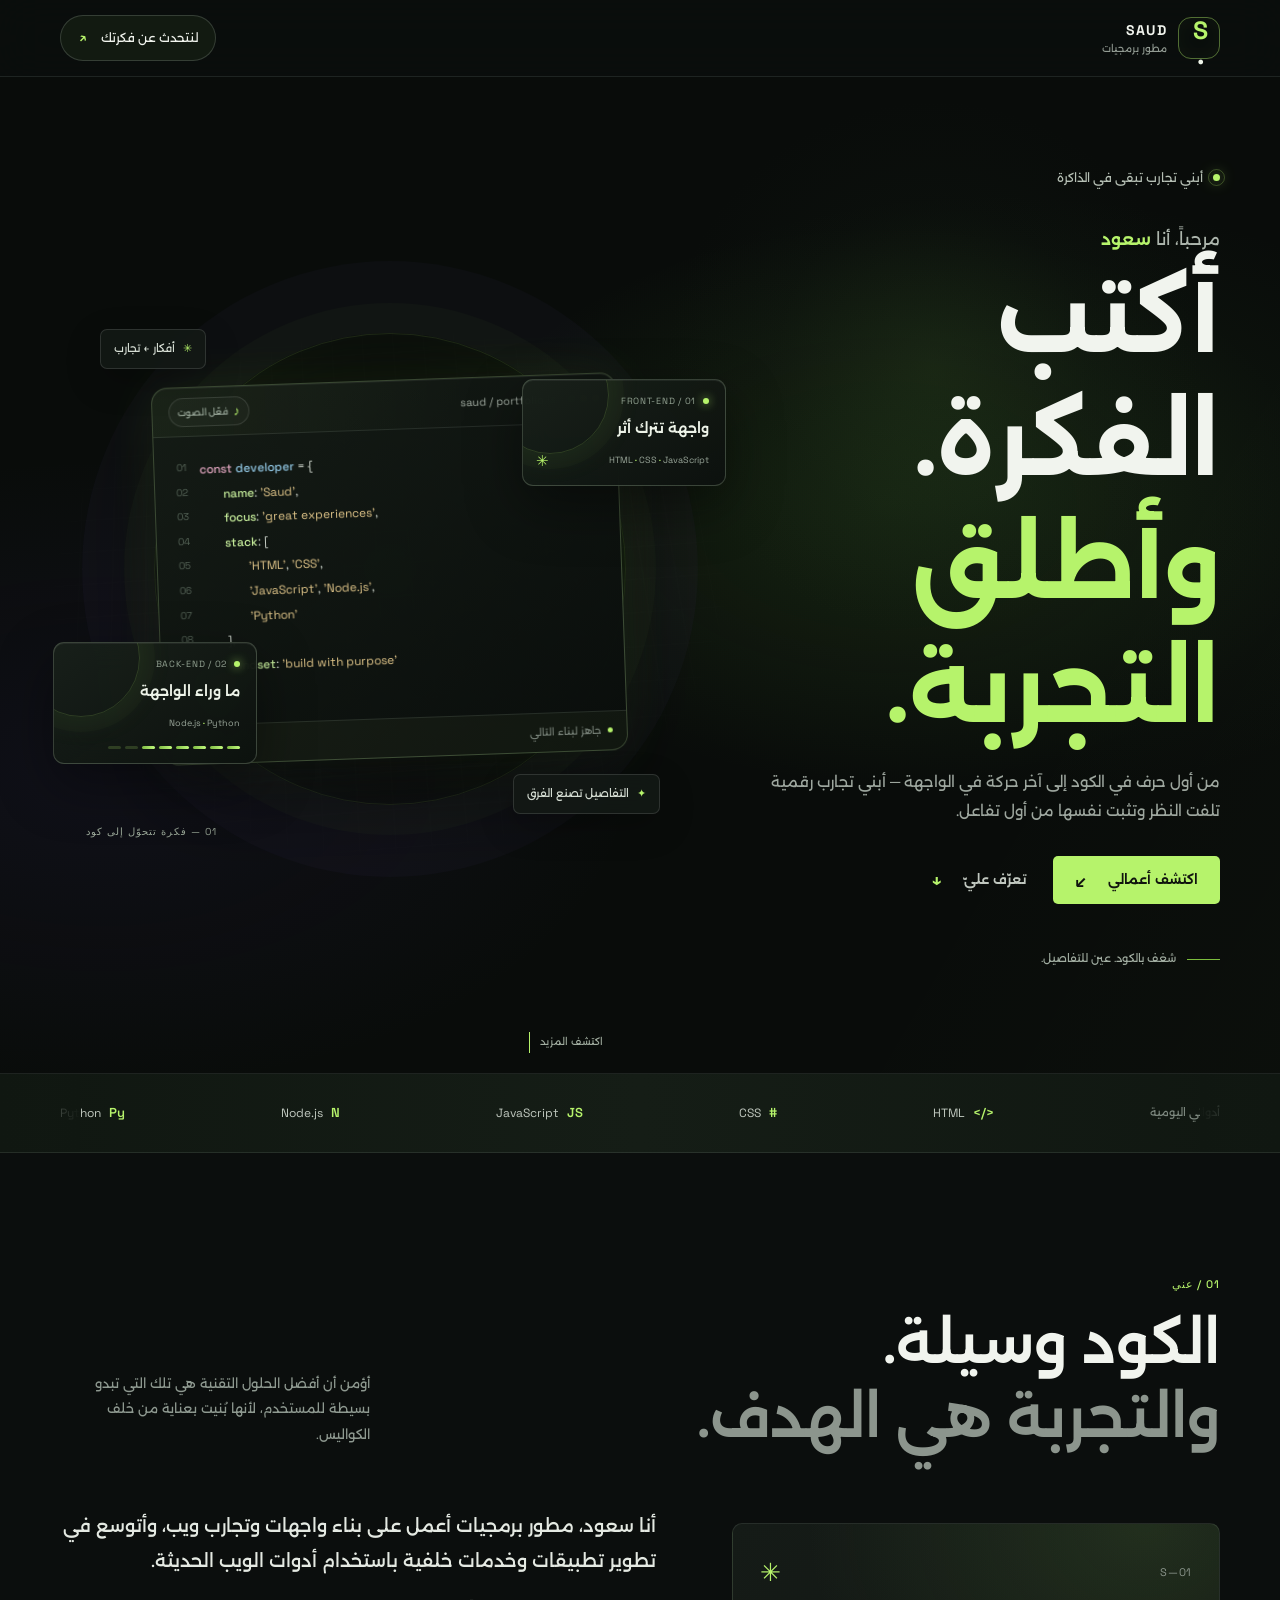
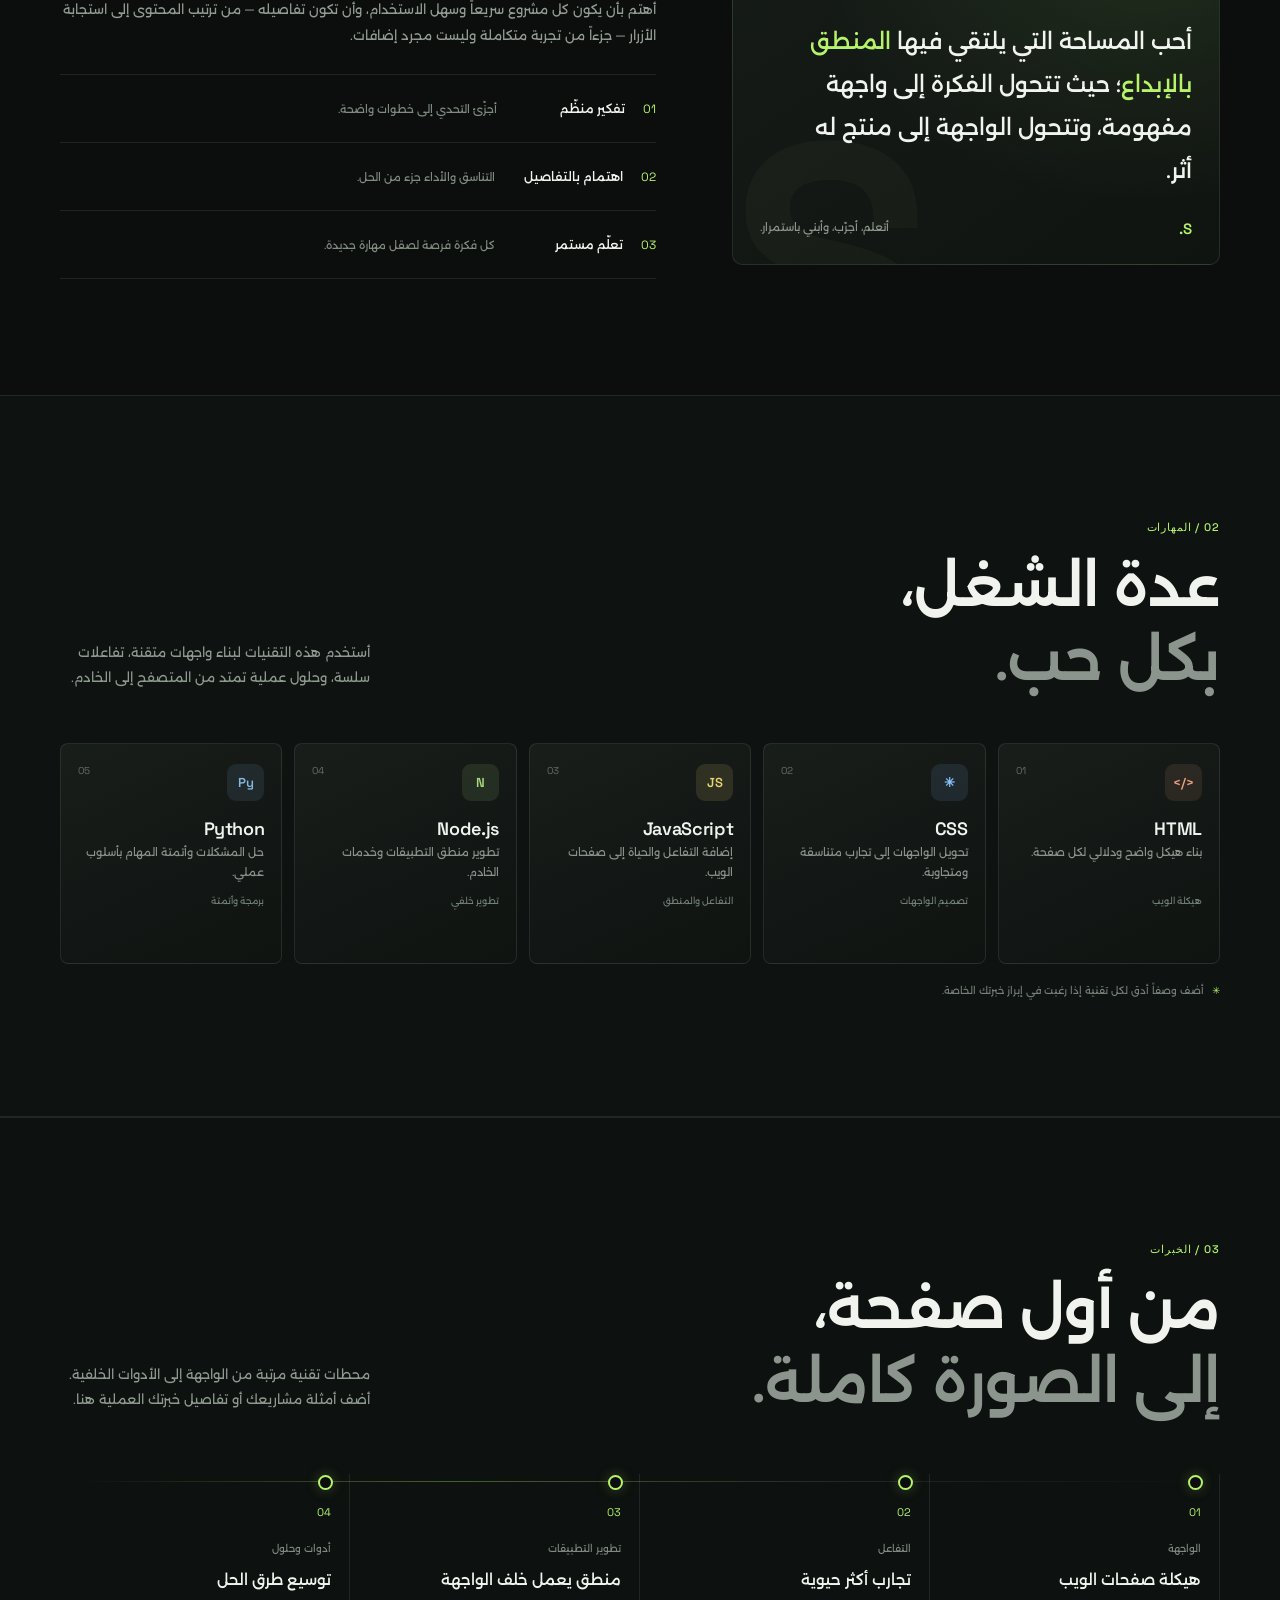
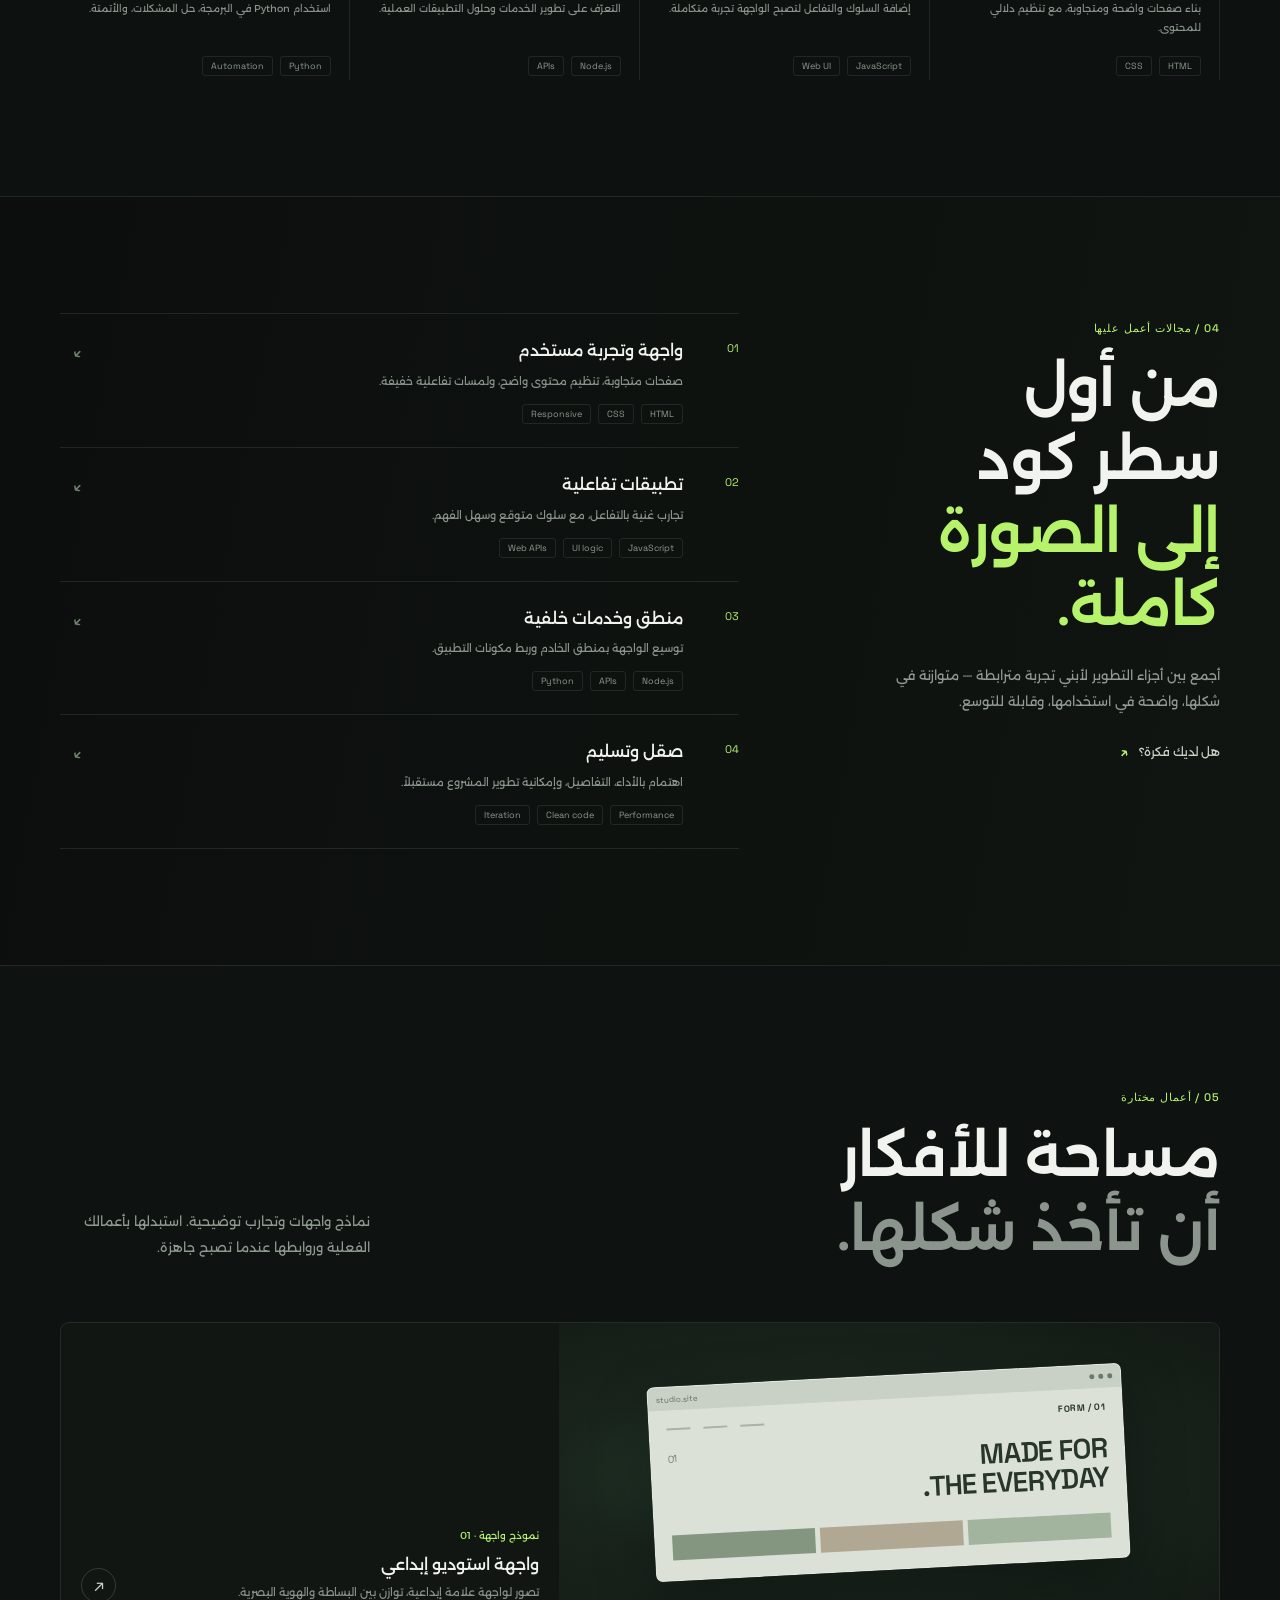
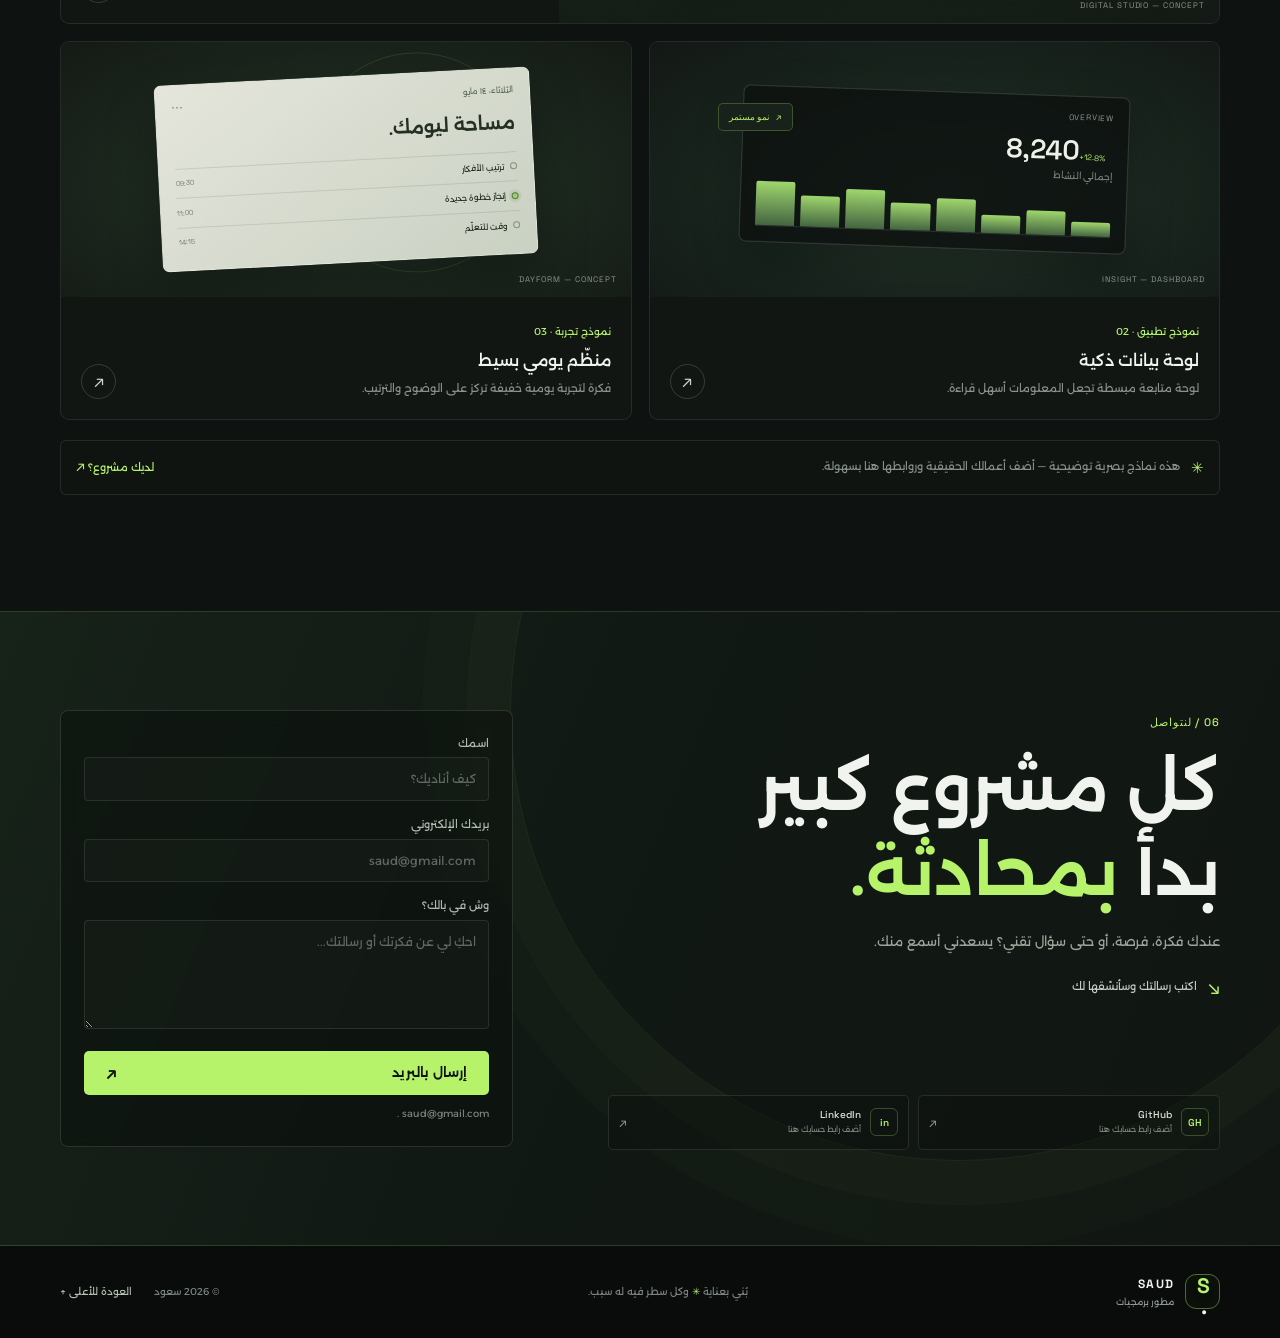
==== index.html @ 0cec0a97 "Update and rename index 4.html to index.html" ====
<!doctype html>
<html lang="ar" dir="rtl">
<head>
  <meta charset="utf-8">
  <meta name="viewport" content="width=device-width, initial-scale=1">
  <meta name="theme-color" content="#0b0e0d">
  <meta name="description" content="الموقع الشخصي لسعود — مطوّر برمجيات يهتم ببناء تجارب ويب أنيقة وعملية.">
  <meta property="og:title" content="Saud — مطوّر برمجيات">
  <meta property="og:description" content="أفكار واضحة. تجارب رقمية تُتقن تفاصيلها.">
  <meta property="og:type" content="website">
  <title>Saud — مطوّر برمجيات</title>
  <link rel="preconnect" href="https://fonts.googleapis.com">
  <link rel="preconnect" href="https://fonts.gstatic.com" crossorigin>
  <link href="https://fonts.googleapis.com/css2?family=Alexandria:wght@400;500;600;700&family=Space+Grotesk:wght@400;500;600;700&display=swap" rel="stylesheet">
  <link rel="stylesheet" href="/styles.css">
</head>
<body>
  <a class="skip-link" href="#main">تجاوز إلى المحتوى</a>

  <div class="loader" aria-hidden="true">
    <div class="loader__content">
      <span class="brand-mark brand-mark--loader" aria-hidden="true">S<span>.</span></span>
      <p class="loader__name">SAUD<span> / PORTFOLIO</span></p>
      <div class="loader__track"><span></span></div>
      <div class="loader__meta"><span>تجربة رقمية قيد التشكّل</span><span>جاهز</span></div>
    </div>
    <span class="loader__orbit loader__orbit--one" aria-hidden="true"></span>
    <span class="loader__orbit loader__orbit--two" aria-hidden="true"></span>
  </div>

  <div class="scroll-progress" aria-hidden="true"><span id="scroll-progress"></span></div>

  <header class="site-header" id="top">
    <div class="container header-inner">
      <a class="brand" href="#top" aria-label="Saud، الصفحة الرئيسية">
        <span class="brand-mark" aria-hidden="true">S<span>.</span></span>
        <span class="brand-copy"><strong>SAUD</strong><small>مطور برمجيات</small></span>
      </a>
      <a class="header-cta" href="#contact"><span>لنتحدث عن فكرتك</span><span class="arrow-icon" aria-hidden="true">↗</span></a>
    </div>
  </header>

  <main id="main">
    <section class="hero section-shell" aria-labelledby="hero-title">
      <div class="hero__glow" aria-hidden="true"></div>
      <div class="container hero__layout">
        <div class="hero__copy">
          <div class="eyebrow"><span class="status-dot"></span><span>أبني تجارب تبقى في الذاكرة</span></div>
          <p class="hero__intro">مرحباً، أنا <span class="hero__name">سعود</span></p>
          <h1 id="hero-title">أكتب الفكرة.<br><span class="accent-text">وأطلق التجربة.</span></h1>
          <p class="hero__description">من أول حرف في الكود إلى آخر حركة في الواجهة — أبني تجارب رقمية تلفت النظر وتثبت نفسها من أول تفاعل.</p>
          <div class="hero__actions">
            <a class="button button--primary" href="#work">اكتشف أعمالي <span aria-hidden="true">↙</span></a>
            <a class="button button--quiet" href="#about">تعرّف عليّ <span aria-hidden="true">↓</span></a>
          </div>
          <div class="hero__signature"><span class="signature-line"></span><span>شغف بالكود. عين للتفاصيل.</span></div>
        </div>

        <div class="hero__visual" aria-label="لوحة برمجية تجسد بيئة التطوير">
          <div class="visual-grid" aria-hidden="true"></div>
          <div class="floating-chip floating-chip--top"><span class="chip-spark">✳</span> أفكار ← تجارب</div>
          <aside class="experience-float experience-float--right" aria-label="خبرة في واجهات وتجارب المستخدم">
            <span class="experience-float__top"><i></i> 01 / FRONT-END</span>
            <strong>واجهة تترك أثر</strong>
            <span class="experience-float__detail">HTML <b>·</b> CSS <b>·</b> JavaScript</span>
            <span class="experience-float__spark" aria-hidden="true">✳</span>
          </aside>
          <div class="code-window">
            <div class="code-window__topbar"><div class="window-dots"><i></i><i></i><i></i></div><span>saud / portfolio.js</span><button class="sound-toggle" id="sound-toggle" type="button" aria-pressed="false" aria-label="تفعيل صوت كتابة الكود"><span aria-hidden="true">♪</span><span id="sound-label">فعّل الصوت</span></button></div>
            <div class="code-window__body" dir="ltr" aria-label="مثال برمجي">
              <div class="code-line"><span class="line-no">01</span><span><b class="code-pink">const</b> <b class="code-blue">developer</b> = {</span></div>
              <div class="code-line"><span class="line-no">02</span><span class="indent"><b class="code-green">name</b>: <em>'Saud'</em>,</span></div>
              <div class="code-line"><span class="line-no">03</span><span class="indent"><b class="code-green">focus</b>: <em>'great experiences'</em>,</span></div>
              <div class="code-line"><span class="line-no">04</span><span class="indent"><b class="code-green">stack</b>: [</span></div>
              <div class="code-line"><span class="line-no">05</span><span class="indent indent--2"><em>'HTML'</em>, <em>'CSS'</em>,</span></div>
              <div class="code-line"><span class="line-no">06</span><span class="indent indent--2"><em>'JavaScript'</em>, <em>'Node.js'</em>,</span></div>
              <div class="code-line"><span class="line-no">07</span><span class="indent indent--2"><em>'Python'</em></span></div>
              <div class="code-line"><span class="line-no">08</span><span class="indent">],</span></div>
              <div class="code-line"><span class="line-no">09</span><span class="indent"><b class="code-green">mindset</b>: <em>'build with purpose'</em></span></div>
              <div class="code-line"><span class="line-no">10</span><span>};<span class="cursor-block"></span></span></div>
            </div>
            <div class="code-window__footer"><span><i></i> جاهز لبناء التالي</span><span>UTF-8&nbsp; · &nbsp;JS</span></div>
          </div>
          <aside class="experience-float experience-float--left" aria-label="خبرة في الخدمات الخلفية والبرمجة">
            <span class="experience-float__top"><i></i> 02 / BACK-END</span>
            <strong>ما وراء الواجهة</strong>
            <span class="experience-float__detail">Node.js <b>·</b> Python</span>
            <span class="experience-float__meter"><i></i><i></i><i></i><i></i><i></i><i></i><i></i><i></i></span>
          </aside>
          <div class="floating-chip floating-chip--bottom"><span>✦</span> التفاصيل تصنع الفرق</div>
          <span class="hero__visual-caption">01 — فكرة تتحوّل إلى كود</span>
        </div>
      </div>
      <a class="scroll-cue" href="#about"><span>اكتشف المزيد</span><i aria-hidden="true"></i></a>
    </section>

    <section class="stack-ribbon" aria-label="التقنيات التي أعمل بها">
      <div class="container stack-ribbon__inner">
        <span class="stack-ribbon__label">أدواتي اليومية</span>
        <span class="stack-pill"><b class="stack-pill__symbol">&lt;/&gt;</b> HTML</span>
        <span class="stack-pill"><b class="stack-pill__symbol">#</b> CSS</span>
        <span class="stack-pill"><b class="stack-pill__symbol">JS</b> JavaScript</span>
        <span class="stack-pill"><b class="stack-pill__symbol">N</b> Node.js</span>
        <span class="stack-pill"><b class="stack-pill__symbol">Py</b> Python</span>
      </div>
    </section>

    <section class="section section--about" id="about" aria-labelledby="about-title">
      <div class="container">
        <div class="section-heading reveal">
          <div><span class="section-kicker">01 / عني</span><h2 id="about-title">الكود وسيلة.<br><span class="muted-heading">والتجربة هي الهدف.</span></h2></div>
          <p class="section-heading__aside">أؤمن أن أفضل الحلول التقنية هي تلك التي تبدو بسيطة للمستخدم، لأنها بُنيت بعناية من خلف الكواليس.</p>
        </div>
        <div class="about-layout">
          <div class="about-note reveal">
            <div class="about-note__top"><span class="note-index">S—01</span><span class="note-symbol" aria-hidden="true">✳</span></div>
            <p>أحب المساحة التي يلتقي فيها <span>المنطق بالإبداع</span>؛ حيث تتحول الفكرة إلى واجهة مفهومة، وتتحول الواجهة إلى منتج له أثر.</p>
            <div class="about-note__bottom"><span class="mini-mark">S.</span><span>أتعلم، أجرّب، وأبني باستمرار.</span></div>
          </div>
          <div class="about-details reveal">
            <p class="about-details__lead">أنا سعود، مطور برمجيات أعمل على بناء واجهات وتجارب ويب، وأتوسع في تطوير تطبيقات وخدمات خلفية باستخدام أدوات الويب الحديثة.</p>
            <p class="about-details__text">أهتم بأن يكون كل مشروع سريعاً وسهل الاستخدام، وأن تكون تفاصيله — من ترتيب المحتوى إلى استجابة الأزرار — جزءاً من تجربة متكاملة وليست مجرد إضافات.</p>
            <div class="about-values">
              <div class="value-item"><span class="value-item__num">01</span><div><strong>تفكير منظّم</strong><small>أجزّئ التحدي إلى خطوات واضحة.</small></div></div>
              <div class="value-item"><span class="value-item__num">02</span><div><strong>اهتمام بالتفاصيل</strong><small>التناسق والأداء جزء من الحل.</small></div></div>
              <div class="value-item"><span class="value-item__num">03</span><div><strong>تعلّم مستمر</strong><small>كل فكرة فرصة لصقل مهارة جديدة.</small></div></div>
            </div>
          </div>
        </div>
      </div>
    </section>

    <section class="section section--skills" id="skills" aria-labelledby="skills-title">
      <div class="container">
        <div class="section-heading section-heading--skills reveal">
          <div><span class="section-kicker">02 / المهارات</span><h2 id="skills-title">عدة الشغل،<br><span class="muted-heading">بكل حب.</span></h2></div>
          <p class="section-heading__aside">أستخدم هذه التقنيات لبناء واجهات متقنة، تفاعلات سلسة، وحلول عملية تمتد من المتصفح إلى الخادم.</p>
        </div>
        <div class="skills-grid">
          <article class="skill-card reveal"><div class="skill-card__head"><span class="skill-icon skill-icon--html">&lt;/&gt;</span><span class="skill-card__index">01</span></div><h3>HTML</h3><p>بناء هيكل واضح ودلالي لكل صفحة.</p><span class="skill-label">هيكلة الويب</span></article>
          <article class="skill-card reveal"><div class="skill-card__head"><span class="skill-icon skill-icon--css">✳</span><span class="skill-card__index">02</span></div><h3>CSS</h3><p>تحويل الواجهات إلى تجارب متناسقة ومتجاوبة.</p><span class="skill-label">تصميم الواجهات</span></article>
          <article class="skill-card reveal"><div class="skill-card__head"><span class="skill-icon skill-icon--js">JS</span><span class="skill-card__index">03</span></div><h3>JavaScript</h3><p>إضافة التفاعل والحياة إلى صفحات الويب.</p><span class="skill-label">التفاعل والمنطق</span></article>
          <article class="skill-card reveal"><div class="skill-card__head"><span class="skill-icon skill-icon--node">N</span><span class="skill-card__index">04</span></div><h3>Node.js</h3><p>تطوير منطق التطبيقات وخدمات الخادم.</p><span class="skill-label">تطوير خلفي</span></article>
          <article class="skill-card reveal"><div class="skill-card__head"><span class="skill-icon skill-icon--python">Py</span><span class="skill-card__index">05</span></div><h3>Python</h3><p>حل المشكلات وأتمتة المهام بأسلوب عملي.</p><span class="skill-label">برمجة وأتمتة</span></article>
        </div>
        <p class="skills-footnote"><span aria-hidden="true">✳</span> أضف وصفاً أدق لكل تقنية إذا رغبت في إبراز خبرتك الخاصة.</p>
      </div>
    </section>

    <section class="section section--experience" id="experience" aria-labelledby="experience-title">
      <div class="container">
        <div class="section-heading reveal">
          <div><span class="section-kicker">03 / الخبرات</span><h2 id="experience-title">من أول صفحة،<br><span class="muted-heading">إلى الصورة كاملة.</span></h2></div>
          <p class="section-heading__aside">محطات تقنية مرتبة من الواجهة إلى الأدوات الخلفية. أضف أمثلة مشاريعك أو تفاصيل خبرتك العملية هنا.</p>
        </div>
        <div class="experience-timeline">
          <article class="experience-step reveal"><span class="experience-step__index">01</span><span class="experience-step__type">الواجهة</span><h3>هيكلة صفحات الويب</h3><p>بناء صفحات واضحة ومتجاوبة، مع تنظيم دلالي للمحتوى.</p><div class="tag-row"><span>HTML</span><span>CSS</span></div></article>
          <article class="experience-step reveal"><span class="experience-step__index">02</span><span class="experience-step__type">التفاعل</span><h3>تجارب أكثر حيوية</h3><p>إضافة السلوك والتفاعل لتصبح الواجهة تجربة متكاملة.</p><div class="tag-row"><span>JavaScript</span><span>Web UI</span></div></article>
          <article class="experience-step reveal"><span class="experience-step__index">03</span><span class="experience-step__type">تطوير التطبيقات</span><h3>منطق يعمل خلف الواجهة</h3><p>التعرّف على تطوير الخدمات وحلول التطبيقات العملية.</p><div class="tag-row"><span>Node.js</span><span>APIs</span></div></article>
          <article class="experience-step reveal"><span class="experience-step__index">04</span><span class="experience-step__type">أدوات وحلول</span><h3>توسيع طرق الحل</h3><p>استخدام Python في البرمجة، حل المشكلات، والأتمتة.</p><div class="tag-row"><span>Python</span><span>Automation</span></div></article>
        </div>
      </div>
    </section>

    <section class="section section--journey" id="journey" aria-labelledby="journey-title">
      <div class="container journey-layout">
        <div class="journey-intro reveal"><span class="section-kicker">04 / مجالات أعمل عليها</span><h2 id="journey-title">من أول<br>سطر كود<br><span class="accent-text">إلى الصورة كاملة.</span></h2><p>أجمع بين أجزاء التطوير لأبني تجربة مترابطة — متوازنة في شكلها، واضحة في استخدامها، وقابلة للتوسع.</p><a class="text-link" href="#contact">هل لديك فكرة؟ <span aria-hidden="true">↗</span></a></div>
        <div class="journey-list">
          <article class="journey-item reveal"><span class="journey-item__index">01</span><div><h3>واجهة وتجربة مستخدم</h3><p>صفحات متجاوبة، تنظيم محتوى واضح، ولمسات تفاعلية خفيفة.</p><div class="tag-row"><span>HTML</span><span>CSS</span><span>Responsive</span></div></div><span class="journey-item__arrow" aria-hidden="true">↙</span></article>
          <article class="journey-item reveal"><span class="journey-item__index">02</span><div><h3>تطبيقات تفاعلية</h3><p>تجارب غنية بالتفاعل، مع سلوك متوقع وسهل الفهم.</p><div class="tag-row"><span>JavaScript</span><span>UI logic</span><span>Web APIs</span></div></div><span class="journey-item__arrow" aria-hidden="true">↙</span></article>
          <article class="journey-item reveal"><span class="journey-item__index">03</span><div><h3>منطق وخدمات خلفية</h3><p>توسيع الواجهة بمنطق الخادم وربط مكونات التطبيق.</p><div class="tag-row"><span>Node.js</span><span>APIs</span><span>Python</span></div></div><span class="journey-item__arrow" aria-hidden="true">↙</span></article>
          <article class="journey-item reveal"><span class="journey-item__index">04</span><div><h3>صقل وتسليم</h3><p>اهتمام بالأداء، التفاصيل، وإمكانية تطوير المشروع مستقبلاً.</p><div class="tag-row"><span>Performance</span><span>Clean code</span><span>Iteration</span></div></div><span class="journey-item__arrow" aria-hidden="true">↙</span></article>
        </div>
      </div>
    </section>

    <section class="section section--work" id="work" aria-labelledby="work-title">
      <div class="container">
        <div class="section-heading reveal">
          <div><span class="section-kicker">05 / أعمال مختارة</span><h2 id="work-title">مساحة للأفكار<br><span class="muted-heading">أن تأخذ شكلها.</span></h2></div>
          <p class="section-heading__aside">نماذج واجهات وتجارب توضيحية. استبدلها بأعمالك الفعلية وروابطها عندما تصبح جاهزة.</p>
        </div>
        <div class="projects-grid">
          <article class="project-card project-card--wide reveal" data-category="interface">
            <div class="project-art project-art--studio">
              <div class="art-browser"><div class="art-browser__bar"><span></span><span></span><span></span><i>studio.site</i></div><div class="art-browser__content"><div class="art-browser__menu"><b>FORM / 01</b><span></span><span></span><span></span></div><div class="art-browser__hero"><span>MADE FOR<br>THE EVERYDAY.</span><i>01</i></div><div class="art-browser__tiles"><span></span><span></span><span></span></div></div></div>
              <span class="project-art__label">DIGITAL STUDIO — CONCEPT</span>
            </div>
            <div class="project-info"><div><span class="project-type">نموذج واجهة · 01</span><h3>واجهة استوديو إبداعي</h3><p>تصور لواجهة علامة إبداعية، توازن بين البساطة والهوية البصرية.</p></div><details class="project-details"><summary class="project-open" aria-label="عرض تفاصيل واجهة استوديو إبداعي">↗</summary><div class="project-details__content"><p>تصور تجريبي لصفحة رئيسية لاستوديو إبداعي، يركز على وضوح الرسالة وإيقاع بصري هادئ.</p><div class="modal-stack"><span>HTML</span><span>CSS</span><span>JavaScript</span></div></div></details></div>
          </article>
          <article class="project-card reveal" data-category="app">
            <div class="project-art project-art--dashboard"><div class="dash-card"><div class="dash-top"><span>OVERVIEW</span><i>···</i></div><div class="dash-value">8,240<span>+12.8%</span></div><div class="dash-caption">إجمالي النشاط</div><div class="chart-bars"><i style="--bar:32%"></i><i style="--bar:54%"></i><i style="--bar:42%"></i><i style="--bar:76%"></i><i style="--bar:61%"></i><i style="--bar:90%"></i><i style="--bar:70%"></i><i style="--bar:100%"></i></div></div><div class="dash-float">↗ &nbsp; نمو مستمر</div><span class="project-art__label">INSIGHT — DASHBOARD</span></div>
            <div class="project-info"><div><span class="project-type">نموذج تطبيق · 02</span><h3>لوحة بيانات ذكية</h3><p>لوحة متابعة مبسطة تجعل المعلومات أسهل قراءة.</p></div><details class="project-details"><summary class="project-open" aria-label="عرض تفاصيل لوحة بيانات ذكية">↗</summary><div class="project-details__content"><p>تصور واجهة لوحة بيانات تبرز المعلومات المهمة بأسلوب بصري هادئ وقابل للقراءة.</p><div class="modal-stack"><span>JavaScript</span><span>CSS</span><span>Node.js</span></div></div></details></div>
          </article>
          <article class="project-card reveal" data-category="interface">
            <div class="project-art project-art--planner"><div class="planner-card"><div class="planner-date">الثلاثاء، ١٤ مايو <span>•••</span></div><h4>مساحة ليومك.</h4><div class="planner-task"><i></i><span>ترتيب الأفكار</span><b>09:30</b></div><div class="planner-task planner-task--active"><i></i><span>إنجاز خطوة جديدة</span><b>11:00</b></div><div class="planner-task"><i></i><span>وقت للتعلّم</span><b>14:15</b></div></div><span class="planner-orbit"></span><span class="project-art__label">DAYFORM — CONCEPT</span></div>
            <div class="project-info"><div><span class="project-type">نموذج تجربة · 03</span><h3>منظّم يومي بسيط</h3><p>فكرة لتجربة يومية خفيفة تركز على الوضوح والترتيب.</p></div><details class="project-details"><summary class="project-open" aria-label="عرض تفاصيل منظّم يومي بسيط">↗</summary><div class="project-details__content"><p>مفهوم أولي لأداة يومية صغيرة، حيث تعرض المهام بترتيب واضح وتترك مساحة للتركيز.</p><div class="modal-stack"><span>HTML</span><span>JavaScript</span><span>Python</span></div></div></details></div>
          </article>
        </div>
        <div class="projects-note reveal"><span class="projects-note__spark">✳</span><p>هذه نماذج بصرية توضيحية — أضف أعمالك الحقيقية وروابطها هنا بسهولة.</p><a href="#contact">لديك مشروع؟ <span aria-hidden="true">↗</span></a></div>
      </div>
    </section>

    <section class="contact-section" id="contact" aria-labelledby="contact-title">
      <div class="contact-pattern" aria-hidden="true"></div>
      <div class="container contact-layout">
        <div class="contact-copy reveal"><span class="section-kicker">06 / لنتواصل</span><h2 id="contact-title">كل مشروع كبير<br>بدأ <span>بمحادثة.</span></h2><p>عندك فكرة، فرصة، أو حتى سؤال تقني؟ يسعدني أسمع منك.</p><div class="contact-direct"><span class="contact-direct__icon" aria-hidden="true">↘</span><span>اكتب رسالتك وسأنسّقها لك</span></div></div>
        <div class="contact-profiles" aria-label="حسابات مهنية قابلة للإضافة">
          <div class="contact-profile"><span class="contact-profile__icon">GH</span><span><strong>GitHub</strong><small>أضف رابط حسابك هنا</small></span><span class="contact-profile__arrow" aria-hidden="true">↗</span></div>
          <div class="contact-profile"><span class="contact-profile__icon">in</span><span><strong>LinkedIn</strong><small>أضف رابط حسابك هنا</small></span><span class="contact-profile__arrow" aria-hidden="true">↗</span></div>
        </div>
        <form class="contact-form reveal" action="mailto:saud@example.com" method="post" enctype="text/plain">
          <label for="sender-name">اسمك</label><input id="sender-name" name="name" type="text" placeholder="كيف أناديك؟" autocomplete="name" required>
          <label for="sender-email">بريدك الإلكتروني</label><input id="sender-email" name="email" type="email" placeholder="saud@gmail.com" autocomplete="email" required>
          <label for="sender-message">وش في بالك؟</label><textarea id="sender-message" name="message" rows="4" placeholder="احكِ لي عن فكرتك أو رسالتك..." required></textarea>
          <button class="button button--primary contact-submit" type="submit">إرسال بالبريد <span aria-hidden="true">↗</span></button>
          <p class="form-note"> saud@gmail.com .</p>
        </form>
      </div>
    </section>
  </main>

  <footer class="site-footer">
    <div class="container footer-inner"><a class="brand brand--footer" href="#top"><span class="brand-mark" aria-hidden="true">S<span>.</span></span><span class="brand-copy"><strong>SAUD</strong><small>مطور برمجيات</small></span></a><p>بُني بعناية <span aria-hidden="true">✳</span> وكل سطر فيه له سبب.</p><div class="footer-right"><span>© 2026 سعود</span><a href="#top">العودة للأعلى ↑</a></div></div>
  </footer>

  <script>
    (() => {
      const button = document.querySelector('#sound-toggle');
      const label = document.querySelector('#sound-label');
      const editor = document.querySelector('.code-window');
      const lines = [...document.querySelectorAll('.code-line')];
      const AudioEngine = window.AudioContext || window.webkitAudioContext;
      let context;
      let enabled = false;
      let timers = [];

      function playKey(index) {
        if (!enabled || !context) return;
        const oscillator = context.createOscillator();
        const volume = context.createGain();
        const now = context.currentTime;
        oscillator.type = 'triangle';
        oscillator.frequency.setValueAtTime(760 + (index % 4) * 85, now);
        oscillator.frequency.exponentialRampToValueAtTime(430 + (index % 3) * 35, now + 0.035);
        volume.gain.setValueAtTime(0.0001, now);
        volume.gain.exponentialRampToValueAtTime(0.018, now + 0.004);
        volume.gain.exponentialRampToValueAtTime(0.0001, now + 0.045);
        oscillator.connect(volume);
        volume.connect(context.destination);
        oscillator.start(now);
        oscillator.stop(now + 0.05);
      }

      button?.addEventListener('click', async () => {
        enabled = !enabled;
        button.setAttribute('aria-pressed', String(enabled));
        button.setAttribute('aria-label', enabled ? 'إيقاف صوت كتابة الكود' : 'تفعيل صوت كتابة الكود');
        if (label) label.textContent = enabled ? 'الصوت يعمل' : 'صوت الكود';
        button.classList.toggle('is-on', enabled);
        timers.forEach(window.clearTimeout);
        timers = [];
        if (!enabled || !AudioEngine) return;

        context ||= new AudioEngine();
        await context.resume();
        editor?.classList.remove('is-retyping');
        void editor?.offsetWidth;
        editor?.classList.add('is-retyping');
        lines.forEach((line, index) => {
          timers.push(window.setTimeout(() => playKey(index), 140 + index * 205));
        });
      });
    })();
  </script>
</body>
</html>
---- styles.css ----
@charset "UTF-8";
:root{--bg:#0b0e0d;--surface:#111513;--surface-2:#171c19;--surface-3:#1c231f;--line:rgba(235,246,238,.095);--line-strong:rgba(235,246,238,.16);--text:#f1f4ee;--muted:#929b93;--muted-2:#68736b;--accent:#b6f36b;--accent-2:#7cbd3d;--green-dark:#1b2b1a;--white:#fff;--font:'Alexandria','Segoe UI',Tahoma,sans-serif;--latin:'Space Grotesk',Arial,sans-serif;--container:1160px;--radius:18px;--ease:cubic-bezier(.2,.75,.25,1)}
*{box-sizing:border-box}html{scroll-behavior:smooth;scroll-padding-top:92px}body{margin:0;background:var(--bg);color:var(--text);font-family:var(--font);font-size:15px;line-height:1.8;overflow-x:hidden;-webkit-font-smoothing:antialiased}body.is-loading{overflow:hidden}button,input,textarea{font:inherit}button,a{-webkit-tap-highlight-color:transparent}a{color:inherit;text-decoration:none}button{color:inherit}.container{width:min(var(--container),calc(100% - 64px));margin-inline:auto}.skip-link{position:fixed;top:10px;inset-inline-start:10px;z-index:1000;padding:9px 16px;border-radius:8px;background:var(--accent);color:#10130e;transform:translateY(-150%)}.skip-link:focus{transform:translateY(0)}.accent-text{color:var(--accent)}.muted-heading{color:#8c958d}.section-shell{position:relative;overflow:hidden}
/* loading */
.loader{position:fixed;inset:0;z-index:1000;display:grid;place-items:center;overflow:hidden;background:#0a0d0b;transition:opacity .65s var(--ease),visibility .65s var(--ease)}.loader.is-done{opacity:0;visibility:hidden;pointer-events:none}.loader__content{position:relative;z-index:2;width:min(300px,78vw);text-align:center}.brand-mark{display:grid;place-items:center;width:42px;height:42px;border:1px solid rgba(182,243,107,.42);border-radius:13px;color:var(--accent);font:700 25px/1 var(--latin);letter-spacing:-2px;box-shadow:inset 0 0 24px rgba(182,243,107,.04)}.brand-mark span{color:#eef4e9}.brand-mark--loader{width:72px;height:72px;margin:0 auto 23px;border-radius:24px;font-size:42px;animation:mark-breathe 1.4s ease-in-out infinite}.loader__name{margin:0 0 24px;font:600 12px var(--latin);letter-spacing:.16em;color:#e4eadf}.loader__name span{color:#748078;font-size:10px}.loader__track{height:2px;width:100%;overflow:hidden;background:rgba(255,255,255,.1)}.loader__track span{display:block;width:0;height:100%;background:var(--accent);box-shadow:0 0 14px var(--accent)}.loader__meta{display:flex;justify-content:space-between;margin-top:11px;color:#7b877e;font-size:11px}.loader__meta span:last-child{color:var(--accent);font-family:var(--latin)}.loader__orbit{position:absolute;width:480px;height:480px;border:1px solid rgba(182,243,107,.055);border-radius:50%;pointer-events:none}.loader__orbit--one{transform:translate(-32%,-35%)}.loader__orbit--two{width:650px;height:650px;transform:translate(35%,28%);border-color:rgba(182,243,107,.035)}@keyframes mark-breathe{50%{transform:translateY(-5px);box-shadow:0 0 42px rgba(182,243,107,.12)}}
.scroll-progress{position:fixed;z-index:120;inset:0 0 auto;height:2px;pointer-events:none}.scroll-progress span{display:block;height:100%;width:0;background:var(--accent);box-shadow:0 0 10px rgba(182,243,107,.5)}
/* header */
.site-header{position:sticky;top:0;z-index:100;border-bottom:1px solid transparent;background:rgba(11,14,13,.82);backdrop-filter:blur(18px);transition:border-color .25s,background .25s}.site-header.is-scrolled{border-color:var(--line);background:rgba(11,14,13,.94)}.header-inner{height:82px;display:flex;align-items:center;justify-content:space-between;gap:26px}.brand{display:inline-flex;align-items:center;gap:11px;flex-shrink:0}.brand-copy{display:grid;line-height:1.25}.brand-copy strong{font:700 14px var(--latin);letter-spacing:.1em}.brand-copy small{margin-top:4px;color:var(--muted);font-size:10px}.nav{display:flex;align-items:center;gap:34px;margin-inline-start:auto;margin-inline-end:auto}.nav__link{position:relative;padding:9px 0;color:#a7afa8;font-size:13px;transition:color .2s}.nav__link::after{content:"";position:absolute;inset:auto 0 2px;height:1px;background:var(--accent);transform:scaleX(0);transform-origin:right;transition:transform .3s var(--ease)}.nav__link:hover,.nav__link.is-active{color:var(--text)}.nav__link.is-active::after,.nav__link:hover::after{transform:scaleX(1)}.header-cta{display:flex;align-items:center;gap:13px;padding:9px 15px;border:1px solid var(--line-strong);border-radius:6px;font-size:12px;transition:border-color .2s,color .2s}.header-cta:hover{border-color:var(--accent);color:var(--accent)}.arrow-icon{color:var(--accent);font-size:16px}.menu-toggle{display:none}
/* hero */
.hero{min-height:690px;padding:77px 0 85px;display:flex;align-items:center;border-bottom:1px solid var(--line)}.hero__glow{position:absolute;top:2%;inset-inline-start:6%;width:540px;height:540px;border-radius:50%;background:radial-gradient(circle,rgba(66,102,48,.17) 0,rgba(35,54,34,.07) 42%,transparent 70%);pointer-events:none}.hero__layout{position:relative;display:grid;grid-template-columns:1fr .92fr;align-items:center;gap:62px}.hero__copy{position:relative;z-index:2;padding:4px 0 6px}.eyebrow{display:flex;align-items:center;gap:10px;color:#b6c0b5;font-size:12px}.status-dot{position:relative;width:7px;height:7px;border-radius:50%;background:var(--accent);box-shadow:0 0 11px rgba(182,243,107,.65)}.status-dot::after{content:"";position:absolute;inset:-5px;border:1px solid rgba(182,243,107,.25);border-radius:50%;animation:ping 2s ease-out infinite}@keyframes ping{70%,100%{transform:scale(1.75);opacity:0}}.hero__intro{margin:31px 0 0;color:#adb6ad;font-size:17px}.hero__name{color:var(--accent);font-weight:600}.hero h1{margin:3px 0 17px;font-size:clamp(53px,6vw,77px);font-weight:600;line-height:1.26;letter-spacing:-2.5px}.hero__description{max-width:490px;margin:0;color:#9da69e;font-size:15px;line-height:2.05}.hero__actions{display:flex;align-items:center;gap:25px;margin-top:31px}.button{display:inline-flex;align-items:center;justify-content:center;gap:22px;min-height:48px;padding:0 21px;border:1px solid transparent;border-radius:5px;font-size:13px;font-weight:600;transition:background .22s,color .22s,border-color .22s,transform .22s}.button:hover{transform:translateY(-2px)}.button--primary{background:var(--accent);color:#10140e}.button--primary:hover{background:#caf991}.button--primary span{font:600 18px var(--latin)}.button--quiet{padding-inline:0;color:#c0c7bf}.button--quiet:hover{color:var(--accent)}.button--quiet span{color:var(--accent);font-size:18px}.hero__signature{display:flex;align-items:center;gap:11px;margin-top:45px;color:#757f76;font-size:11px}.signature-line{width:33px;height:1px;background:var(--accent-2)}.hero__visual{position:relative;min-height:425px;display:grid;place-items:center}.visual-grid{position:absolute;inset:5% 2% 4%;opacity:.23;background-image:linear-gradient(rgba(177,222,150,.075) 1px,transparent 1px),linear-gradient(90deg,rgba(177,222,150,.075) 1px,transparent 1px);background-size:39px 39px;mask-image:radial-gradient(ellipse,black 10%,transparent 73%)}.code-window{position:relative;z-index:2;width:min(100%,490px);overflow:hidden;border:1px solid rgba(236,248,234,.13);border-radius:13px;background:linear-gradient(150deg,rgba(27,34,29,.98),rgba(15,19,17,.98));box-shadow:0 35px 90px rgba(0,0,0,.36),0 0 60px rgba(113,164,77,.07);transform:rotate(-2deg);transition:transform .5s var(--ease)}.hero__visual:hover .code-window{transform:rotate(0) translateY(-4px)}.code-window__topbar{height:48px;display:flex;align-items:center;gap:12px;padding:0 16px;border-bottom:1px solid var(--line);color:#a2aca2;font:11px var(--latin)}.window-dots{display:flex;gap:5px}.window-dots i{width:7px;height:7px;border-radius:50%;background:#4a564b}.window-dots i:first-child{background:#8b715d}.window-dots i:nth-child(2){background:#858253}.window-dots i:nth-child(3){background:#557855}.window-lock{margin-inline-start:auto;color:#79847a;font:16px var(--font)}.code-window__body{padding:19px 13px 17px 9px;font:12px/2.05 var(--latin);color:#d7ded5}.code-line{display:flex;white-space:pre}.line-no{width:36px;flex-shrink:0;text-align:center;color:#526054;font-size:10px}.indent{padding-left:23px}.indent--2{padding-left:46px}.code-pink{color:#e3a7c1;font-weight:500}.code-blue{color:#91c7e4;font-weight:500}.code-green{color:#c6ed9b;font-weight:500}.code-line em{color:#e0c589;font-style:normal}.cursor-block{display:inline-block;width:6px;height:13px;margin-left:3px;vertical-align:-2px;background:var(--accent);animation:blink 1s steps(2,start) infinite}@keyframes blink{to{visibility:hidden}}.code-window__footer{height:36px;display:flex;align-items:center;justify-content:space-between;padding:0 14px;border-top:1px solid var(--line);color:#778178;font-size:10px}.code-window__footer span:first-child{display:flex;align-items:center;gap:7px}.code-window__footer i{width:5px;height:5px;border-radius:50%;background:var(--accent)}.floating-chip{position:absolute;z-index:3;display:flex;align-items:center;gap:8px;padding:9px 13px;border:1px solid rgba(237,248,235,.13);border-radius:7px;background:rgba(19,25,21,.91);box-shadow:0 12px 35px rgba(0,0,0,.22);color:#d5ddd3;font-size:11px;backdrop-filter:blur(10px);animation:float 5s ease-in-out infinite}.floating-chip--top{top:11%;inset-inline-end:-2%}.floating-chip--bottom{bottom:13%;inset-inline-start:-2%;animation-delay:-2s}.chip-spark,.floating-chip--bottom span{color:var(--accent)}@keyframes float{50%{transform:translateY(-8px)}}.hero__visual-caption{position:absolute;bottom:-8px;inset-inline-end:2%;color:#788279;font:10px var(--latin);letter-spacing:.08em}.scroll-cue{position:absolute;bottom:20px;inset-inline-start:50%;display:flex;align-items:center;gap:10px;color:#758078;font-size:10px;transform:translateX(-50%)}.scroll-cue i{display:block;width:1px;height:21px;background:var(--accent);animation:cue 1.6s ease-in-out infinite}@keyframes cue{50%{transform:scaleY(.55);transform-origin:top}}
/* ribbon */
.stack-ribbon{border-bottom:1px solid var(--line);background:#0e1210}.stack-ribbon__inner{min-height:78px;display:flex;align-items:center;justify-content:space-between;gap:18px}.stack-ribbon__label{color:#7d887f;font-size:11px}.stack-pill{display:inline-flex;align-items:center;gap:8px;color:#c0c8bf;font:12px var(--latin);white-space:nowrap}.stack-pill__symbol{color:var(--accent);font:600 13px var(--latin)}
/* sections */
.section{padding:116px 0}.section--about{background:var(--bg)}.section-heading{display:flex;align-items:flex-end;justify-content:space-between;gap:45px;margin-bottom:55px}.section-kicker{display:inline-block;margin-bottom:15px;color:var(--accent);font:500 11px var(--latin);letter-spacing:.08em}.section-heading h2,.journey-intro h2{margin:0;font-size:clamp(38px,4.8vw,57px);font-weight:500;line-height:1.4;letter-spacing:-1.2px}.section-heading__aside{max-width:310px;margin:0 0 7px;color:#8e9990;font-size:13px;line-height:2.05}.about-layout{display:grid;grid-template-columns:.82fr 1fr;gap:76px;align-items:center}.about-note{position:relative;min-height:337px;padding:26px 27px;display:flex;flex-direction:column;justify-content:space-between;overflow:hidden;border:1px solid var(--line);border-radius:10px;background:radial-gradient(ellipse at 85% 0,rgba(99,145,70,.19),transparent 58%),linear-gradient(145deg,#151b17,#101411)}.about-note::after{content:"S";position:absolute;left:-4px;bottom:-137px;color:rgba(201,242,170,.032);font:700 340px/.8 var(--latin);letter-spacing:-.12em;pointer-events:none}.about-note__top,.about-note__bottom{position:relative;z-index:1;display:flex;align-items:center;justify-content:space-between}.note-index{color:#8b958c;font:11px var(--latin);letter-spacing:.06em}.note-symbol{color:var(--accent);font-size:25px}.about-note>p{position:relative;z-index:1;max-width:400px;margin:26px 0;font-size:22px;font-weight:500;line-height:1.95}.about-note>p span{color:var(--accent)}.about-note__bottom{color:#8d978e;font-size:11px}.mini-mark{color:var(--accent);font:600 15px var(--latin)}.about-details__lead{margin:0;color:#e4e9e2;font-size:18px;font-weight:500;line-height:2}.about-details__text{margin:18px 0 26px;color:#929c93;font-size:13px;line-height:2.1}.about-values{border-top:1px solid var(--line)}.value-item{display:flex;align-items:center;gap:18px;min-height:68px;border-bottom:1px solid var(--line)}.value-item__num{color:var(--accent);font:12px var(--latin)}.value-item>div{display:flex;align-items:baseline;gap:16px}.value-item strong{min-width:112px;font-size:12px;font-weight:500}.value-item small{color:#818b82;font-size:11px}
/* skills */
.section--skills{border-block:1px solid var(--line);background:#0e1210}.section-heading--skills{margin-bottom:46px}.skills-grid{display:grid;grid-template-columns:repeat(5,1fr);gap:12px}.skill-card{position:relative;min-height:221px;padding:20px 17px 17px;border:1px solid var(--line);border-radius:8px;background:linear-gradient(155deg,rgba(27,33,29,.78),rgba(16,20,18,.7));transition:transform .3s var(--ease),border-color .3s,background .3s}.skill-card:hover{transform:translateY(-5px);border-color:rgba(182,243,107,.3);background:#151c17}.skill-card__head{display:flex;align-items:flex-start;justify-content:space-between}.skill-icon{width:37px;height:37px;display:grid;place-items:center;border-radius:9px;font:600 13px var(--latin)}.skill-icon--html{color:#f1a27e;background:rgba(241,162,126,.1)}.skill-icon--css{color:#86c3fa;background:rgba(134,195,250,.1)}.skill-icon--js{color:#e8d475;background:rgba(232,212,117,.12)}.skill-icon--node{color:#a8d97d;background:rgba(168,217,125,.11)}.skill-icon--python{color:#86b8df;background:rgba(134,184,223,.1)}.skill-card__index{color:#626c64;font:10px var(--latin)}.skill-card h3{margin:16px 0 3px;font:600 18px var(--latin);letter-spacing:-.02em}.skill-card p{min-height:43px;margin:0;color:#89938b;font-size:11px;line-height:1.8}.skill-track{height:2px;margin-top:14px;background:rgba(255,255,255,.1)}.skill-track span{display:block;width:var(--level);height:100%;background:var(--accent);transform-origin:right;animation:skill-grow 1.1s var(--ease) both}.skill-label{display:block;margin-top:7px;color:#728076;font-size:9px}.skills-footnote{display:flex;align-items:center;gap:8px;margin:18px 0 0;color:#758078;font-size:10px}.skills-footnote span{color:var(--accent)}@keyframes skill-grow{from{transform:scaleX(0)}}
/* journey */
.section--journey{overflow:hidden;background:linear-gradient(100deg,#0b0e0d 0%,#101511 100%)}.journey-layout{display:grid;grid-template-columns:.73fr 1.27fr;gap:90px}.journey-intro{position:relative}.journey-intro h2{font-size:clamp(42px,4.5vw,56px);line-height:1.38}.journey-intro>p{max-width:335px;margin:20px 0 23px;color:#909a91;font-size:13px;line-height:2}.text-link{display:inline-flex;align-items:center;gap:10px;color:#cbd3c9;font-size:12px}.text-link span{color:var(--accent);font-size:17px;transition:transform .2s}.text-link:hover span{transform:translate(2px,-2px)}.journey-list{border-top:1px solid var(--line)}.journey-item{display:grid;grid-template-columns:43px 1fr 23px;gap:13px;align-items:start;padding:23px 0;border-bottom:1px solid var(--line);transition:padding .25s}.journey-item:hover{padding-inline:8px}.journey-item__index{padding-top:4px;color:var(--accent);font:11px var(--latin)}.journey-item h3{margin:0;font-size:16px;font-weight:500}.journey-item p{margin:6px 0 12px;color:#89948b;font-size:11px}.journey-item__arrow{color:#718071;font-size:18px;transition:color .2s,transform .2s}.journey-item:hover .journey-item__arrow{color:var(--accent);transform:translate(-3px,3px)}.tag-row{display:flex;flex-wrap:wrap;gap:7px}.tag-row span{padding:3px 8px;border:1px solid var(--line);border-radius:3px;color:#8c988e;font:9px var(--latin)}
/* work */
.section--work{border-top:1px solid var(--line);background:#0e1210}.project-filters{display:flex;gap:8px;margin:-20px 0 24px}.filter-button{display:flex;align-items:center;gap:8px;padding:6px 13px;border:1px solid transparent;border-radius:4px;background:transparent;color:#89938a;font-size:11px;cursor:pointer;transition:.2s}.filter-button:hover,.filter-button.is-selected{border-color:var(--line-strong);background:#171c19;color:var(--text)}.filter-button.is-selected{border-color:rgba(182,243,107,.38);color:var(--accent)}.filter-button span{color:#8e9a8f;font:10px var(--latin)}.projects-grid{display:grid;grid-template-columns:1fr 1fr;gap:17px}.project-card{overflow:hidden;border:1px solid var(--line);border-radius:9px;background:#111613;transition:transform .3s var(--ease),border-color .3s}.project-card:hover{transform:translateY(-4px);border-color:rgba(182,243,107,.24)}.project-card[hidden]{display:none}.project-card--wide{grid-column:1/-1;display:grid;grid-template-columns:1.14fr .86fr}.project-art{position:relative;min-height:255px;display:grid;place-items:center;overflow:hidden;background:#171e19}.project-card--wide .project-art{min-height:300px}.project-art::before{content:"";position:absolute;inset:0;opacity:.3;background-image:linear-gradient(rgba(214,240,205,.055) 1px,transparent 1px),linear-gradient(90deg,rgba(214,240,205,.055) 1px,transparent 1px);background-size:28px 28px;mask-image:radial-gradient(ellipse,black,transparent 75%)}.project-art--studio{background:radial-gradient(ellipse at 40% 50%,#284331 0,#19241c 48%,#131914 100%)}.art-browser{position:relative;z-index:1;width:72%;height:195px;overflow:hidden;border:1px solid rgba(255,255,255,.2);border-radius:7px;background:#dce1d8;box-shadow:0 20px 60px rgba(0,0,0,.3);transform:rotate(-3deg);transition:transform .4s}.project-card:hover .art-browser{transform:rotate(-1deg) translateY(-3px)}.art-browser__bar{height:23px;display:flex;align-items:center;gap:4px;padding:0 8px;background:#c9d0c5}.art-browser__bar>span{width:5px;height:5px;border-radius:50%;background:#6d796d}.art-browser__bar i{margin-inline-start:auto;color:#627063;font:8px var(--latin);font-style:normal}.art-browser__content{padding:13px 17px;color:#28352b}.art-browser__menu{display:flex;align-items:center;gap:13px;font:7px var(--latin)}.art-browser__menu b{margin-inline-end:auto;font-size:9px;letter-spacing:.06em}.art-browser__menu span{width:24px;height:2px;background:#a9b2a5}.art-browser__hero{height:100px;display:flex;align-items:center;justify-content:space-between;font:600 28px/1.05 var(--latin);letter-spacing:-.04em}.art-browser__hero i{align-self:flex-start;margin-top:17px;color:#71826c;font:10px var(--latin);font-style:normal}.art-browser__tiles{display:flex;gap:5px}.art-browser__tiles span{height:25px;flex:1;background:#a2b49d}.art-browser__tiles span:nth-child(2){background:#b1a894}.art-browser__tiles span:nth-child(3){background:#849680}.project-art__label{position:absolute;z-index:2;bottom:13px;inset-inline-start:14px;color:rgba(237,244,234,.55);font:8px var(--latin);letter-spacing:.12em}.project-info{display:flex;align-items:flex-end;justify-content:space-between;gap:12px;padding:19px 20px 20px}.project-type{color:var(--accent);font-size:10px}.project-info h3{margin:4px 0 3px;font-size:16px;font-weight:500}.project-info p{margin:0;color:#89928a;font-size:11px;line-height:1.8}.project-open{width:35px;height:35px;flex-shrink:0;display:grid;place-items:center;border:1px solid var(--line-strong);border-radius:50%;background:transparent;color:#cbd4ca;font:17px var(--latin);cursor:pointer;transition:background .2s,color .2s,border-color .2s}.project-open:hover{border-color:var(--accent);background:var(--accent);color:#11150e}.project-art--dashboard{background:radial-gradient(ellipse at 52% 58%,#2b3f31 0,#19251e 52%,#131814 100%)}.dash-card{position:relative;z-index:1;width:68%;min-height:155px;padding:15px;border:1px solid rgba(255,255,255,.15);border-radius:7px;background:rgba(14,19,16,.88);box-shadow:0 19px 45px rgba(0,0,0,.25);transform:rotate(2deg);transition:transform .4s}.project-card:hover .dash-card{transform:rotate(0) translateY(-3px)}.dash-top{display:flex;justify-content:space-between;color:#8a978b;font:8px var(--latin);letter-spacing:.1em}.dash-top i{font-style:normal}.dash-value{margin-top:11px;color:#edf2e9;font:600 27px var(--latin)}.dash-value span{margin-inline-start:8px;color:var(--accent);font:8px var(--latin)}.dash-caption{color:#778278;font-size:9px}.chart-bars{height:45px;display:flex;align-items:end;gap:6px;margin-top:8px;border-bottom:1px solid rgba(255,255,255,.11)}.chart-bars i{flex:1;height:var(--bar);border-radius:2px 2px 0 0;background:linear-gradient(0deg,#446540,#9fd66d)}.dash-float{position:absolute;z-index:2;top:24%;inset-inline-end:12%;padding:7px 10px;border:1px solid rgba(182,243,107,.24);border-radius:5px;background:#18221a;color:var(--accent);font:9px var(--latin)}.project-art--planner{background:radial-gradient(ellipse at 50% 55%,#304331 0,#1d291f 47%,#141a15 100%)}.planner-card{position:relative;z-index:1;width:66%;padding:14px 16px;border:1px solid rgba(235,246,235,.16);border-radius:7px;background:linear-gradient(145deg,#e5e6db,#c9d1c3);color:#253025;box-shadow:0 22px 50px rgba(0,0,0,.28);transform:rotate(-3deg);transition:transform .4s}.project-card:hover .planner-card{transform:rotate(-1deg) translateY(-3px)}.planner-date{display:flex;justify-content:space-between;color:#61705e;font-size:8px}.planner-date span{letter-spacing:2px}.planner-card h4{margin:10px 0 12px;font-size:18px;font-weight:600}.planner-task{display:flex;align-items:center;gap:6px;padding:7px 0;border-top:1px solid rgba(37,48,37,.12);font-size:8px}.planner-task i{width:7px;height:7px;border:1px solid #83947a;border-radius:50%}.planner-task b{margin-inline-start:auto;color:#74816e;font:7px var(--latin)}.planner-task--active i{border-color:#587848;background:#9bcd73;box-shadow:0 0 0 3px rgba(110,151,82,.15)}.planner-orbit{position:absolute;width:220px;height:220px;border:1px solid rgba(182,243,107,.12);border-radius:50%;transform:translate(32%,-3%)}.projects-note{display:flex;align-items:center;gap:11px;margin-top:20px;padding:13px 15px;border:1px solid var(--line);border-radius:6px;background:rgba(18,23,19,.6)}.projects-note__spark{color:var(--accent)}.projects-note p{flex:1;margin:0;color:#879188;font-size:11px}.projects-note a{color:var(--accent);font-size:11px;white-space:nowrap}.projects-note a span{font:15px var(--latin)}
/* contact */
.contact-section{position:relative;overflow:hidden;border-block:1px solid rgba(182,243,107,.16);background:linear-gradient(112deg,#172219 0%,#111914 43%,#111613 100%)}.contact-pattern{position:absolute;inset:0;opacity:.4;background-image:radial-gradient(rgba(196,229,175,.16) .7px,transparent .7px);background-size:22px 22px;mask-image:linear-gradient(90deg,black,transparent 70%)}.contact-layout{position:relative;display:grid;grid-template-columns:1fr .74fr;gap:95px;padding-block:95px}.contact-copy .section-kicker{color:var(--accent)}.contact-copy h2{margin:0;font-size:clamp(42px,5.3vw,66px);font-weight:500;line-height:1.4;letter-spacing:-1.5px}.contact-copy h2 span{color:var(--accent)}.contact-copy>p{margin:15px 0 20px;color:#9aa69a;font-size:13px}.contact-direct{display:flex;align-items:center;gap:11px;color:#c3cdc2;font-size:11px}.contact-direct__icon{color:var(--accent);font:20px var(--latin)}.contact-form{padding:23px;border:1px solid rgba(233,247,229,.13);border-radius:8px;background:rgba(12,16,13,.56);backdrop-filter:blur(8px)}.contact-form label{display:block;margin:0 0 4px;color:#b1bbb0;font-size:11px}.contact-form input,.contact-form textarea{width:100%;margin-bottom:14px;padding:10px 12px;border:1px solid rgba(235,246,238,.1);border-radius:4px;outline:none;background:rgba(255,255,255,.025);color:var(--text);font-size:12px;transition:border-color .2s,background .2s}.contact-form input:focus,.contact-form textarea:focus{border-color:rgba(182,243,107,.5);background:rgba(255,255,255,.04)}.contact-form input::placeholder,.contact-form textarea::placeholder{color:#5f6961}.contact-form textarea{min-height:94px;resize:vertical}.contact-submit{width:100%;min-height:44px;justify-content:space-between}.form-note,.form-status{margin:10px 0 0;color:#77837a;font-size:10px}.form-status{color:var(--accent);min-height:20px}.site-footer{background:#090c0a}.footer-inner{min-height:92px;display:flex;align-items:center;justify-content:space-between;gap:24px}.brand--footer .brand-mark{width:35px;height:35px;border-radius:11px;font-size:21px}.brand--footer .brand-copy strong{font-size:12px}.brand--footer .brand-copy small{font-size:9px}.footer-inner>p{margin:0;color:#7b857d;font-size:10px}.footer-inner>p span{color:var(--accent)}.footer-right{display:flex;align-items:center;gap:22px;color:#7b857d;font-size:10px}.footer-right a{color:#b6c0b5;transition:color .2s}.footer-right a:hover{color:var(--accent)}
/* modal, toast, reveal */
.project-modal{position:fixed;inset:0;z-index:300;display:grid;place-items:center;padding:20px;visibility:hidden;opacity:0;transition:opacity .25s,visibility .25s}.project-modal.is-open{visibility:visible;opacity:1}.project-modal__backdrop{position:absolute;inset:0;background:rgba(4,7,5,.82);backdrop-filter:blur(8px)}.project-modal__panel{position:relative;width:min(480px,100%);padding:31px;border:1px solid var(--line-strong);border-radius:10px;background:#141a16;box-shadow:0 30px 90px rgba(0,0,0,.4);transform:translateY(12px);transition:transform .3s var(--ease)}.project-modal.is-open .project-modal__panel{transform:translateY(0)}.project-modal__close{position:absolute;top:14px;inset-inline-end:14px;width:32px;height:32px;border:1px solid var(--line);border-radius:50%;background:transparent;color:#c9d2c8;font-size:21px;cursor:pointer}.project-modal__panel h2{margin:0 0 12px;font-size:25px;font-weight:500}.project-modal__panel>p{color:#9aa59b;font-size:13px;line-height:2}.modal-stack{display:flex;flex-wrap:wrap;gap:7px;margin-top:17px}.modal-stack span{padding:5px 9px;border:1px solid var(--line);border-radius:3px;color:var(--accent);font:10px var(--latin)}.project-modal__panel .modal-note{margin-bottom:0;color:#69756c;font-size:10px}.toast{position:fixed;z-index:400;bottom:22px;inset-inline-start:50%;max-width:calc(100vw - 30px);padding:11px 16px;border:1px solid rgba(182,243,107,.35);border-radius:6px;background:#19221a;color:#e7f3e0;font-size:12px;opacity:0;transform:translate(-50%,16px);pointer-events:none;transition:opacity .25s,transform .25s}.toast.is-visible{opacity:1;transform:translate(-50%,0)}.reveal{opacity:0;transform:translateY(18px);transition:opacity .7s var(--ease),transform .7s var(--ease)}.reveal.is-visible{opacity:1;transform:translateY(0)}
@media(prefers-reduced-motion:reduce){*,*::before,*::after{scroll-behavior:auto!important;animation-duration:.01ms!important;animation-iteration-count:1!important;transition-duration:.01ms!important}.reveal{opacity:1;transform:none}}
@media(max-width:1000px){:root{--container:860px}.hero__layout{gap:28px}.hero h1{font-size:clamp(51px,7vw,68px)}.hero__visual{min-height:375px}.code-window{width:100%}.floating-chip--top{inset-inline-end:-1%}.floating-chip--bottom{inset-inline-start:-1%}.nav{gap:22px}.skills-grid{grid-template-columns:repeat(3,1fr)}.skill-card{min-height:205px}.journey-layout{gap:52px}.contact-layout{gap:52px}}
@media(max-width:760px){.container{width:min(100% - 40px,560px)}html{scroll-padding-top:74px}.header-inner{height:70px;gap:14px}.brand-mark{width:38px;height:38px}.brand-copy strong{font-size:12px}.brand-copy small{font-size:9px}.header-cta{margin-inline-start:auto;padding:8px 10px;font-size:10px}.header-cta .arrow-icon{font-size:14px}.menu-toggle{order:3;width:38px;height:38px;display:grid;align-content:center;justify-items:center;gap:6px;border:1px solid var(--line-strong);border-radius:5px;background:transparent;cursor:pointer}.menu-toggle span{width:15px;height:1px;background:var(--text);transition:transform .2s}.menu-toggle[aria-expanded="true"] span:first-child{transform:translateY(3.5px) rotate(45deg)}.menu-toggle[aria-expanded="true"] span:last-child{transform:translateY(-3.5px) rotate(-45deg)}.nav{position:absolute;top:69px;inset-inline:0;display:flex;flex-direction:column;align-items:stretch;gap:0;padding:8px 20px 17px;border-bottom:1px solid var(--line);background:rgba(11,14,13,.98);opacity:0;visibility:hidden;transform:translateY(-7px);transition:opacity .2s,visibility .2s,transform .2s}.nav.is-open{opacity:1;visibility:visible;transform:translateY(0)}.nav__link{padding:11px 0;border-bottom:1px solid rgba(255,255,255,.05);font-size:13px}.nav__link:last-child{border:0}.nav__link::after{display:none}.hero{min-height:auto;padding:60px 0 68px}.hero__layout{grid-template-columns:1fr;gap:32px}.hero__copy{padding:0}.hero__intro{margin-top:23px;font-size:15px}.hero h1{font-size:clamp(51px,12vw,70px);letter-spacing:-1.6px}.hero__description{font-size:13px}.hero__actions{gap:19px;margin-top:25px}.button{min-height:45px;padding-inline:16px;font-size:12px}.hero__signature{margin-top:28px}.hero__visual{min-height:330px;margin-inline:3px}.code-window__body{padding:15px 9px;font-size:11px}.floating-chip--top{top:3%;inset-inline-end:-2%}.floating-chip--bottom{bottom:4%;inset-inline-start:-2%}.hero__visual-caption{bottom:-7px}.scroll-cue{bottom:13px}.stack-ribbon__inner{min-height:84px;justify-content:center;flex-wrap:wrap;column-gap:22px;row-gap:6px;padding-block:13px}.stack-ribbon__label{width:100%;text-align:center}.stack-pill{font-size:11px}.section{padding:79px 0}.section-heading{align-items:flex-start;flex-direction:column;gap:14px;margin-bottom:34px}.section-heading h2{font-size:clamp(36px,9vw,48px)}.section-heading__aside{max-width:500px;font-size:12px}.about-layout{grid-template-columns:1fr;gap:28px}.about-note{min-height:270px;padding:22px}.about-note>p{font-size:20px}.about-details__lead{font-size:16px}.about-details__text{font-size:12px}.value-item{min-height:64px;gap:13px}.value-item>div{display:block}.value-item strong{display:block}.value-item small{display:block;margin-top:2px}.skills-grid{grid-template-columns:repeat(2,1fr);gap:9px}.skill-card{min-height:201px;padding:16px 14px}.skill-card h3{font-size:16px}.skill-card p{font-size:10px}.section--journey{padding-block:78px}.journey-layout{grid-template-columns:1fr;gap:38px}.journey-intro h2{font-size:46px}.journey-intro>p{max-width:420px}.journey-item{grid-template-columns:34px 1fr 20px;padding:19px 0}.journey-item h3{font-size:14px}.journey-item p{font-size:10px}.project-filters{margin-top:-8px}.projects-grid{grid-template-columns:1fr}.project-card--wide{grid-column:auto;display:block}.project-card--wide .project-art{min-height:245px}.art-browser{width:79%}.project-art{min-height:245px}.project-info{padding:16px}.project-info h3{font-size:15px}.project-info p{font-size:10px}.projects-note{align-items:flex-start;flex-wrap:wrap}.projects-note p{flex-basis:calc(100% - 35px)}.projects-note a{margin-inline-start:30px}.contact-layout{grid-template-columns:1fr;gap:29px;padding-block:72px}.contact-copy h2{font-size:clamp(43px,10vw,58px)}.contact-copy>p{font-size:12px}.contact-form{padding:18px}.footer-inner{min-height:120px;flex-wrap:wrap;justify-content:space-between;padding-block:19px;row-gap:14px}.footer-inner>p{order:3;width:100%;text-align:center}.footer-right{gap:12px;font-size:9px}.brand--footer .brand-copy small{font-size:8px}}
@media(max-width:390px){.container{width:calc(100% - 30px)}.header-inner{gap:9px}.header-cta{gap:7px;padding-inline:8px}.brand{gap:7px}.brand-mark{width:34px;height:34px}.brand-copy strong{font-size:11px}.hero h1{font-size:48px}.hero__visual{min-height:290px}.code-window__body{font-size:9px}.line-no{width:27px}.indent{padding-left:17px}.indent--2{padding-left:34px}.floating-chip{font-size:9px;padding:7px 9px}.skill-card{padding:14px 11px}.skill-icon{width:32px;height:32px}.footer-right{gap:8px}}

/* experience timeline */
.section--experience{border-block:1px solid var(--line);background:#0d110f}.experience-timeline{position:relative;display:grid;grid-template-columns:repeat(4,1fr);gap:0}.experience-timeline::before{content:"";position:absolute;top:7px;inset-inline:1.5%;height:1px;background:linear-gradient(90deg,transparent,rgba(182,243,107,.34),rgba(235,246,238,.1),transparent)}.experience-step{position:relative;padding:31px 18px 4px;border-inline-start:1px solid var(--line)}.experience-step::before{content:"";position:absolute;top:1px;inset-inline-start:16px;width:11px;height:11px;border:2px solid var(--accent);border-radius:50%;background:var(--bg);box-shadow:0 0 13px rgba(182,243,107,.26)}.experience-step__index{display:block;margin-bottom:14px;color:var(--accent);font:11px var(--latin)}.experience-step__type{color:#7f8a80;font-size:10px}.experience-step h3{margin:6px 0;font-size:15px;font-weight:500}.experience-step p{min-height:44px;margin:0 0 13px;color:#89938b;font-size:10px;line-height:1.9}
/* social profile slots stay visibly editable until Saud shares his actual URLs */
.contact-profiles{grid-column:1;grid-row:2;display:grid;grid-template-columns:1fr 1fr;gap:9px;align-self:start}.contact-profile{display:flex;align-items:center;gap:9px;min-height:55px;padding:9px 10px;border:1px solid rgba(233,247,229,.11);border-radius:5px;background:rgba(12,16,13,.4)}.contact-profile__icon{width:28px;height:28px;display:grid;place-items:center;border:1px solid rgba(182,243,107,.25);border-radius:6px;color:var(--accent);font:600 10px var(--latin)}.contact-profile>span:nth-child(2){display:grid;line-height:1.4}.contact-profile strong{font:500 10px var(--latin);color:#dce4da}.contact-profile small{margin-top:3px;color:#78847a;font-size:8px}.contact-profile__arrow{margin-inline-start:auto;color:#8a978b;font:13px var(--latin)}.contact-form{grid-column:2;grid-row:1 / span 2;align-self:center}
@media(max-width:760px){.experience-timeline{grid-template-columns:1fr;gap:2px;padding-inline-start:0}.experience-timeline::before{top:4px;bottom:4px;inset-inline-start:5px;inset-inline-end:auto;width:1px;height:auto;background:linear-gradient(180deg,rgba(182,243,107,.35),rgba(235,246,238,.08),transparent)}.experience-step{min-height:130px;padding:0 28px 22px 0;border:0}.experience-step::before{top:4px;inset-inline-start:auto;inset-inline-end:-1px;width:10px;height:10px}.experience-step__index{margin-bottom:5px}.experience-step p{min-height:0}.contact-copy,.contact-profiles,.contact-form{grid-column:1;grid-row:auto}.contact-profiles{grid-template-columns:1fr 1fr}.contact-form{align-self:stretch}}
@media(max-width:390px){.contact-profiles{grid-template-columns:1fr}.contact-profile{min-height:49px}}


/* CSS-only motion system — no JavaScript required */
.loader{pointer-events:none;animation:loader-exit .7s 1.15s var(--ease) forwards}.loader__track span{width:100%;animation:loader-progress 1.25s var(--ease) both}.loader__meta span:last-child{animation:loader-ready 1.25s steps(1,end) both}.loader__orbit{animation:orbit-drift 12s ease-in-out infinite alternate}.loader__orbit--two{animation-delay:-5s}@keyframes loader-progress{0%{transform:scaleX(0);transform-origin:right}100%{transform:scaleX(1);transform-origin:right}}@keyframes loader-ready{0%,80%{opacity:.3;color:#748078}100%{opacity:1;color:var(--accent)}}@keyframes loader-exit{0%{opacity:1;visibility:visible}99%{opacity:0;visibility:visible}100%{opacity:0;visibility:hidden}}@keyframes orbit-drift{to{transform:translate(4%,3%) rotate(14deg)}}
.scroll-progress{height:3px}.scroll-progress span{width:100%;transform:scaleX(0);transform-origin:right;box-shadow:0 0 14px rgba(182,243,107,.65)}@supports(animation-timeline:scroll()){.scroll-progress span{animation:progress-grow linear both;animation-timeline:scroll(root block)}}@keyframes progress-grow{to{transform:scaleX(1)}}
.site-header{border-color:var(--line);background:rgba(11,14,13,.72);backdrop-filter:blur(22px)}.header-inner{height:76px}.header-cta{border-radius:999px;padding:8px 17px;background:rgba(182,243,107,.055)}.header-cta:hover{background:var(--accent);color:#10140e;box-shadow:0 0 35px rgba(182,243,107,.16)}.header-cta:hover .arrow-icon{color:#10140e}
.hero{isolation:isolate}.hero::before{content:"";position:absolute;z-index:-1;inset:0;pointer-events:none;background:radial-gradient(ellipse at 78% 42%,rgba(65,121,52,.12),transparent 37%),linear-gradient(120deg,transparent 38%,rgba(182,243,107,.025) 60%,transparent 78%);background-size:auto,240% 100%;animation:hero-light 12s ease-in-out infinite alternate}@keyframes hero-light{to{background-position:center,100% 0}}.hero__glow{animation:glow-pulse 7s ease-in-out infinite alternate}@keyframes glow-pulse{to{transform:scale(1.18) translate(3%,-2%);opacity:.72}}.code-window{animation:window-arrive 1s .95s var(--ease) both,float-window 8s 2s ease-in-out infinite}.hero__visual:hover .code-window{animation-play-state:paused}@keyframes window-arrive{from{opacity:0;transform:translateY(28px) rotate(-5deg);filter:blur(6px)}to{opacity:1;transform:rotate(-2deg);filter:blur(0)}}@keyframes float-window{50%{translate:0 -8px;rotate:-.6deg}}.hero__copy>*{animation:copy-arrive .7s var(--ease) both}.hero__copy>*:nth-child(1){animation-delay:.5s}.hero__copy>*:nth-child(2){animation-delay:.63s}.hero__copy>*:nth-child(3){animation-delay:.76s}.hero__copy>*:nth-child(4){animation-delay:.9s}.hero__copy>*:nth-child(5){animation-delay:1.04s}.hero__copy>*:nth-child(6){animation-delay:1.18s}@keyframes copy-arrive{from{opacity:0;translate:0 16px}to{opacity:1;translate:0 0}}.floating-chip{animation:float 4.4s ease-in-out infinite,chip-in .7s 1.4s var(--ease) both}.floating-chip--bottom{animation-delay:-2s,1.6s}@keyframes chip-in{from{opacity:0;scale:.86}to{opacity:1;scale:1}}.status-dot{box-shadow:0 0 14px rgba(182,243,107,.7),0 0 30px rgba(182,243,107,.23)}
.skill-card{overflow:hidden}.skill-card::after{content:"";position:absolute;inset:-40% auto -40% -60%;width:38%;rotate:18deg;background:linear-gradient(90deg,transparent,rgba(255,255,255,.055),transparent);transition:inset-inline-start .65s var(--ease)}.skill-card:hover::after{inset-inline-start:130%}.experience-step{transition:transform .4s var(--ease)}.experience-step:hover{transform:translateY(-5px)}.experience-step:hover::before{box-shadow:0 0 0 6px rgba(182,243,107,.08),0 0 18px rgba(182,243,107,.48)}.project-art::after{content:"";position:absolute;inset:-35% -70%;pointer-events:none;background:linear-gradient(105deg,transparent 44%,rgba(182,243,107,.065) 50%,transparent 56%);transform:translateX(-50%);transition:transform .85s var(--ease)}.project-card:hover .project-art::after{transform:translateX(50%)}.project-details{position:relative;flex-shrink:0}.project-open{list-style:none}.project-open::-webkit-details-marker{display:none}.project-details[open] .project-open{border-color:var(--accent);background:var(--accent);color:#11150e;transform:rotate(45deg)}.project-details__content{position:absolute;z-index:5;inset-inline-end:0;bottom:calc(100% + 12px);width:min(280px,75vw);padding:15px;border:1px solid rgba(182,243,107,.28);border-radius:8px;background:rgba(18,24,20,.97);box-shadow:0 22px 55px rgba(0,0,0,.38);animation:details-open .25s var(--ease) both;backdrop-filter:blur(14px)}.project-details__content::after{content:"";position:absolute;bottom:-5px;inset-inline-end:13px;width:8px;height:8px;rotate:45deg;border-inline-end:1px solid rgba(182,243,107,.28);border-bottom:1px solid rgba(182,243,107,.28);background:#121814}.project-details__content p{margin:0 0 12px;color:#aab5aa;font-size:11px;line-height:1.9}@keyframes details-open{from{opacity:0;translate:0 6px}to{opacity:1;translate:0 0}}.project-details[open] .project-open{animation:button-pop .3s var(--ease)}@keyframes button-pop{50%{scale:1.12}}
.contact-section{isolation:isolate}.contact-section::before{content:"";position:absolute;z-index:-1;top:-55%;inset-inline-start:-10%;width:70vw;aspect-ratio:1;border:1px solid rgba(182,243,107,.08);border-radius:50%;box-shadow:0 0 0 44px rgba(182,243,107,.018),0 0 0 88px rgba(182,243,107,.012);animation:contact-orbit 32s linear infinite}.contact-profile{transition:transform .25s,border-color .25s,background .25s}.contact-profile:hover{transform:translateY(-3px);border-color:rgba(182,243,107,.32);background:rgba(182,243,107,.045)}@keyframes contact-orbit{to{rotate:360deg}}
.reveal{opacity:1;transform:none;transition:none;animation:none}@supports(animation-timeline:view()){.reveal{animation:reveal-in linear both;animation-timeline:view();animation-range:entry 0% entry 34%}}@keyframes reveal-in{from{opacity:.15;translate:0 22px;filter:blur(2px)}to{opacity:1;translate:0 0;filter:blur(0)}}
.button:focus-visible,.header-cta:focus-visible,.project-open:focus-visible,.footer-right a:focus-visible,.text-link:focus-visible{outline:2px solid var(--accent);outline-offset:4px}.project-details:focus-within .project-details__content{outline:1px solid rgba(182,243,107,.14)}
@media(max-width:760px){.header-inner{height:68px}.hero::before{animation-duration:18s}.code-window{animation:window-arrive .8s .8s var(--ease) both,float-window 8s 1.8s ease-in-out infinite}.experience-timeline::before{inset-inline-start:5px}.contact-section::before{width:110vw;top:-15%;inset-inline-start:-35%}.project-details__content{width:min(260px,72vw)}}
@media(prefers-reduced-motion:reduce){.loader{display:none}.hero__copy>*,.code-window,.floating-chip,.loader__orbit,.hero::before,.hero__glow,.contact-section::before{animation:none!important}.hero__copy>*{opacity:1;translate:none}.code-window{opacity:1;transform:none}.reveal{animation:none!important;opacity:1!important;translate:none!important;filter:none!important}.scroll-progress span{transform:scaleX(0)}.project-details__content{animation:none}}


/* Signature hero — floating expertise cards + live CSS code-writing illusion */
.hero{min-height:760px;padding-block:86px 98px;background:radial-gradient(ellipse at 69% 43%,rgba(92,154,49,.1),transparent 35%),radial-gradient(ellipse at 8% 70%,rgba(73,49,145,.11),transparent 32%),#090c0a}.hero__layout{grid-template-columns:.82fr 1.18fr;gap:42px}.hero h1{font-size:clamp(64px,7.4vw,96px);line-height:1.22;letter-spacing:-3px}.hero__intro{margin-top:35px}.hero__description{max-width:450px;font-size:15px}.hero__visual{min-height:500px;isolation:isolate}.hero__visual::before{content:"";position:absolute;z-index:-1;width:470px;aspect-ratio:1;border:1px solid rgba(182,243,107,.12);border-radius:50%;box-shadow:0 0 0 30px rgba(182,243,107,.025),0 0 0 72px rgba(153,105,255,.028),inset 0 0 75px rgba(182,243,107,.04);animation:hero-orbit 22s linear infinite}.hero__visual::after{content:"";position:absolute;z-index:-1;width:340px;height:340px;border-radius:50%;background:radial-gradient(circle,rgba(134,192,73,.14),rgba(99,78,186,.08) 42%,transparent 72%);filter:blur(9px);animation:hero-aura 5s ease-in-out infinite alternate}@keyframes hero-orbit{to{rotate:360deg}}@keyframes hero-aura{to{scale:1.18;opacity:.62}}.visual-grid{inset:-4% -2%;opacity:.31;background-size:33px 33px;transform:perspective(520px) rotateX(10deg) rotateZ(-4deg);mask-image:radial-gradient(ellipse,black 8%,transparent 71%)}.code-window{width:min(100%,465px);border-color:rgba(199,245,163,.24);border-radius:16px;background:linear-gradient(145deg,rgba(20,27,21,.97),rgba(9,13,11,.97));box-shadow:0 36px 105px rgba(0,0,0,.48),0 0 55px rgba(130,195,73,.12),inset 0 1px rgba(255,255,255,.06)}.code-window__topbar{height:49px;background:linear-gradient(90deg,rgba(182,243,107,.04),transparent 70%)}.code-window__body{padding-block:21px;min-height:256px}.code-line{overflow:hidden;opacity:0;clip-path:inset(0 100% 0 0);animation:code-write .38s steps(22,end) forwards}.code-line:nth-child(1){animation-delay:1.65s}.code-line:nth-child(2){animation-delay:1.96s}.code-line:nth-child(3){animation-delay:2.27s}.code-line:nth-child(4){animation-delay:2.58s}.code-line:nth-child(5){animation-delay:2.89s}.code-line:nth-child(6){animation-delay:3.2s}.code-line:nth-child(7){animation-delay:3.51s}.code-line:nth-child(8){animation-delay:3.82s}.code-line:nth-child(9){animation-delay:4.13s}.code-line:nth-child(10){animation-delay:4.44s}@keyframes code-write{to{opacity:1;clip-path:inset(0 0 0 0)}}.cursor-block{box-shadow:0 0 13px var(--accent)}.code-window__footer{height:39px;background:rgba(182,243,107,.035)}.experience-float{position:absolute;z-index:5;width:204px;padding:15px 16px 14px;overflow:hidden;border:1px solid rgba(221,244,211,.2);border-radius:11px;background:linear-gradient(145deg,rgba(25,33,26,.94),rgba(12,17,14,.93));box-shadow:0 20px 55px rgba(0,0,0,.4),inset 0 1px rgba(255,255,255,.06);backdrop-filter:blur(15px)}.experience-float::after{content:"";position:absolute;top:-44px;inset-inline-end:-32px;width:116px;height:116px;border:1px solid rgba(182,243,107,.16);border-radius:50%;box-shadow:0 0 0 15px rgba(182,243,107,.025),0 0 38px rgba(182,243,107,.08)}.experience-float--right{top:12%;inset-inline-start:-1%;animation:card-float-right 6.2s ease-in-out infinite,card-enter-right .8s 1.55s var(--ease) both}.experience-float--left{bottom:11%;inset-inline-end:-1%;animation:card-float-left 6.8s .6s ease-in-out infinite,card-enter-left .8s 1.8s var(--ease) both}.experience-float__top{position:relative;z-index:1;display:flex;align-items:center;gap:7px;color:#93a292;font:9px var(--latin);letter-spacing:.08em}.experience-float__top i{width:6px;height:6px;border-radius:50%;background:var(--accent);box-shadow:0 0 10px rgba(182,243,107,.8)}.experience-float strong{position:relative;z-index:1;display:block;margin:9px 0 3px;color:#edf3e8;font-size:14px;font-weight:600}.experience-float__detail{position:relative;z-index:1;color:#9aa69a;font:9px var(--latin)}.experience-float__detail b{color:var(--accent);font-weight:500}.experience-float__spark{position:absolute;bottom:11px;inset-inline-end:13px;color:var(--accent);font-size:15px;animation:spark-rotate 9s linear infinite}.experience-float__meter{position:relative;z-index:1;display:flex;gap:4px;margin-top:12px}.experience-float__meter i{width:13px;height:3px;border-radius:3px;background:rgba(182,243,107,.18)}.experience-float__meter i:nth-child(-n+6){background:linear-gradient(90deg,#80bb44,#c0fa7d)}@keyframes card-float-right{0%,100%{translate:0 0;rotate:-2deg}50%{translate:0 -15px;rotate:1deg}}@keyframes card-float-left{0%,100%{translate:0 0;rotate:2deg}50%{translate:0 13px;rotate:-1deg}}@keyframes card-enter-right{from{opacity:0;translate:25px 20px;scale:.91}to{opacity:1}}@keyframes card-enter-left{from{opacity:0;translate:-25px 20px;scale:.91}to{opacity:1}}@keyframes spark-rotate{to{rotate:360deg}}.floating-chip--top{top:2%;inset-inline-end:6%}.floating-chip--bottom{bottom:1%;inset-inline-start:9%}.hero__visual-caption{bottom:-19px;inset-inline-end:4%;color:#a1af9f;letter-spacing:.1em}.hero__signature{color:#a1ada1}.scroll-cue{color:#a2aea1}
.stack-ribbon{position:relative;overflow:hidden;background:linear-gradient(90deg,#101711,#151d16 50%,#101711)}.stack-ribbon::before,.stack-ribbon::after{content:"";position:absolute;top:0;bottom:0;width:80px;z-index:1;pointer-events:none}.stack-ribbon::before{inset-inline-start:0;background:linear-gradient(90deg,#101711,transparent)}.stack-ribbon::after{inset-inline-end:0;background:linear-gradient(270deg,#101711,transparent)}.stack-pill{animation:pill-float 3.6s ease-in-out infinite}.stack-pill:nth-of-type(3){animation-delay:-.7s}.stack-pill:nth-of-type(4){animation-delay:-1.4s}.stack-pill:nth-of-type(5){animation-delay:-2.1s}.stack-pill:nth-of-type(6){animation-delay:-2.8s}@keyframes pill-float{50%{translate:0 -3px;color:#eff8e9}}
@media(max-width:1100px){.hero__layout{grid-template-columns:.9fr 1.1fr;gap:24px}.hero h1{font-size:clamp(62px,7.2vw,82px)}.experience-float{width:184px;padding:13px}.experience-float--right{inset-inline-start:-3%}.experience-float--left{inset-inline-end:-3%}.code-window{width:min(100%,430px)}}
@media(max-width:760px){.hero{min-height:auto;padding:57px 0 77px}.hero__layout{grid-template-columns:1fr;gap:29px}.hero h1{font-size:clamp(56px,13vw,76px);line-height:1.25;letter-spacing:-2px}.hero__intro{margin-top:24px}.hero__description{font-size:13px}.hero__visual{min-height:400px;margin:0 5px}.hero__visual::before{width:min(90vw,390px)}.code-window{width:min(100%,430px)}.code-window__body{min-height:230px;padding:14px 8px;font-size:10px}.line-no{width:30px}.indent{padding-left:17px}.indent--2{padding-left:34px}.experience-float{width:169px;padding:11px 12px;border-radius:9px}.experience-float strong{font-size:12px}.experience-float__detail{font-size:8px}.experience-float--right{top:0;inset-inline-start:-2%}.experience-float--left{bottom:0;inset-inline-end:-2%}.floating-chip--top{top:19%;inset-inline-end:-1%}.floating-chip--bottom{bottom:16%;inset-inline-start:-1%}.hero__visual-caption{bottom:-21px;inset-inline-end:0}.scroll-cue{bottom:18px}.stack-ribbon__inner{min-height:91px;column-gap:18px}.stack-pill{font-size:10px}.stack-ribbon__label{font-size:10px}}
@media(max-width:420px){.hero__visual{min-height:363px;margin-inline:0}.experience-float{width:151px;padding:9px 10px}.experience-float__top{font-size:8px}.experience-float strong{font-size:11px;margin-block:6px 2px}.experience-float__detail{font-size:7px}.experience-float--right{inset-inline-start:-1%}.experience-float--left{inset-inline-end:-1%}.floating-chip--top{top:20%;inset-inline-end:-1%}.floating-chip--bottom{bottom:15%;inset-inline-start:-1%}.code-window__topbar{height:40px;padding-inline:10px;font-size:9px}.code-window__body{min-height:208px;font-size:9px}.code-window__footer{font-size:8px}}
@media(prefers-reduced-motion:reduce){.hero__visual::before,.hero__visual::after,.experience-float,.stack-pill,.code-line{animation:none!important}.code-line{opacity:1;clip-path:none}.experience-float--right,.experience-float--left{opacity:1;translate:none;rotate:none}}


/* Sharper Arabic typography, faster motion, and accessible sound control */
.hero h1,.section-heading h2,.journey-intro h2,.contact-copy h2{letter-spacing:0;line-height:1.3}.hero h1{font-weight:700}.section-heading h2,.journey-intro h2,.contact-copy h2{font-weight:600}.hero__description,.section-heading__aside,.about-details__lead,.about-details__text{line-height:1.95}
.experience-float--right{animation-duration:3.35s,.8s}.experience-float--left{animation-duration:3.65s,.8s}.floating-chip{animation-duration:2.7s,.7s}.hero__visual::before{animation-duration:13s}.hero__visual::after{animation-duration:3.3s}.code-window{animation-duration:1s,5.1s}.hero__glow{animation-duration:4.5s}.status-dot::after{animation-duration:1.45s}.scroll-cue i{animation-duration:1.15s}
.code-line{animation-duration:.28s}.code-line:nth-child(1){animation-delay:1.55s}.code-line:nth-child(2){animation-delay:1.77s}.code-line:nth-child(3){animation-delay:1.99s}.code-line:nth-child(4){animation-delay:2.21s}.code-line:nth-child(5){animation-delay:2.43s}.code-line:nth-child(6){animation-delay:2.65s}.code-line:nth-child(7){animation-delay:2.87s}.code-line:nth-child(8){animation-delay:3.09s}.code-line:nth-child(9){animation-delay:3.31s}.code-line:nth-child(10){animation-delay:3.53s}.code-window.is-retyping .code-line{animation-duration:.24s;animation-timing-function:steps(20,end)}.code-window.is-retyping .code-line:nth-child(1){animation-delay:.12s}.code-window.is-retyping .code-line:nth-child(2){animation-delay:.325s}.code-window.is-retyping .code-line:nth-child(3){animation-delay:.53s}.code-window.is-retyping .code-line:nth-child(4){animation-delay:.735s}.code-window.is-retyping .code-line:nth-child(5){animation-delay:.94s}.code-window.is-retyping .code-line:nth-child(6){animation-delay:1.145s}.code-window.is-retyping .code-line:nth-child(7){animation-delay:1.35s}.code-window.is-retyping .code-line:nth-child(8){animation-delay:1.555s}.code-window.is-retyping .code-line:nth-child(9){animation-delay:1.76s}.code-window.is-retyping .code-line:nth-child(10){animation-delay:1.965s}
.sound-toggle{margin-inline-start:auto;display:inline-flex;align-items:center;gap:5px;padding:5px 8px;border:1px solid rgba(235,246,238,.13);border-radius:999px;background:rgba(255,255,255,.025);color:#92a092;font:500 9px var(--font);white-space:nowrap;cursor:pointer;transition:color .2s,border-color .2s,background .2s,box-shadow .2s}.sound-toggle>span:first-child{color:var(--accent);font:13px var(--latin)}.sound-toggle:hover,.sound-toggle.is-on{border-color:rgba(182,243,107,.54);background:rgba(182,243,107,.09);color:#e9f6e0;box-shadow:0 0 20px rgba(182,243,107,.09)}.sound-toggle.is-on>span:first-child{animation:sound-pulse .6s ease-in-out infinite alternate}@keyframes sound-pulse{to{transform:scale(1.22);text-shadow:0 0 10px var(--accent)}}.code-window.is-retyping .cursor-block{animation:blink .42s steps(2,start) infinite;box-shadow:0 0 15px var(--accent)}
@media(max-width:760px){.sound-toggle{font-size:8px;padding:4px 6px;gap:3px}.code-window__topbar{gap:8px}.hero h1{letter-spacing:-.02em}.experience-float--right{animation-duration:3.1s,.8s}.experience-float--left{animation-duration:3.4s,.8s}}
@media(max-width:420px){.sound-toggle{font-size:7px;padding:3px 5px}.code-window__topbar>span:nth-of-type(1){font-size:8px}}
@media(prefers-reduced-motion:reduce){.experience-float--right,.experience-float--left,.floating-chip{animation-duration:.01ms!important}.code-window.is-retyping .code-line{opacity:1;clip-path:none;animation:none}}
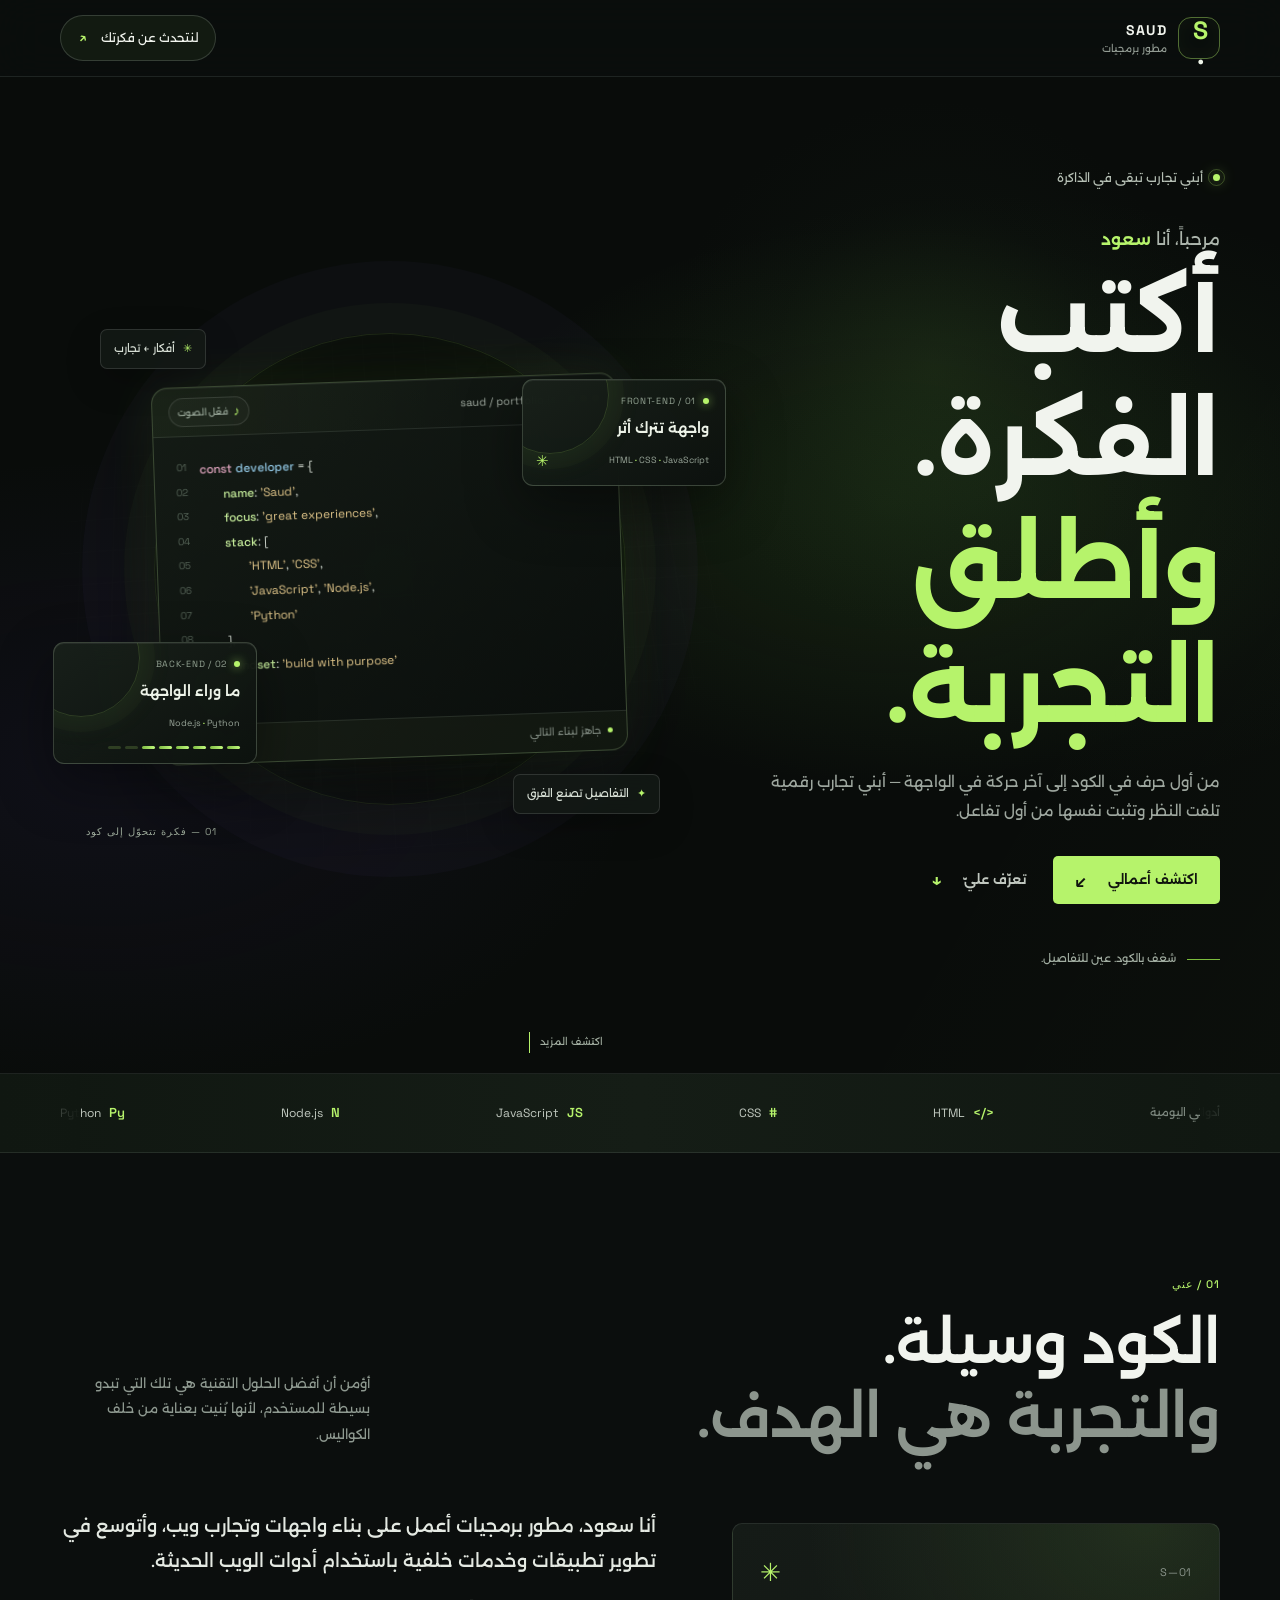
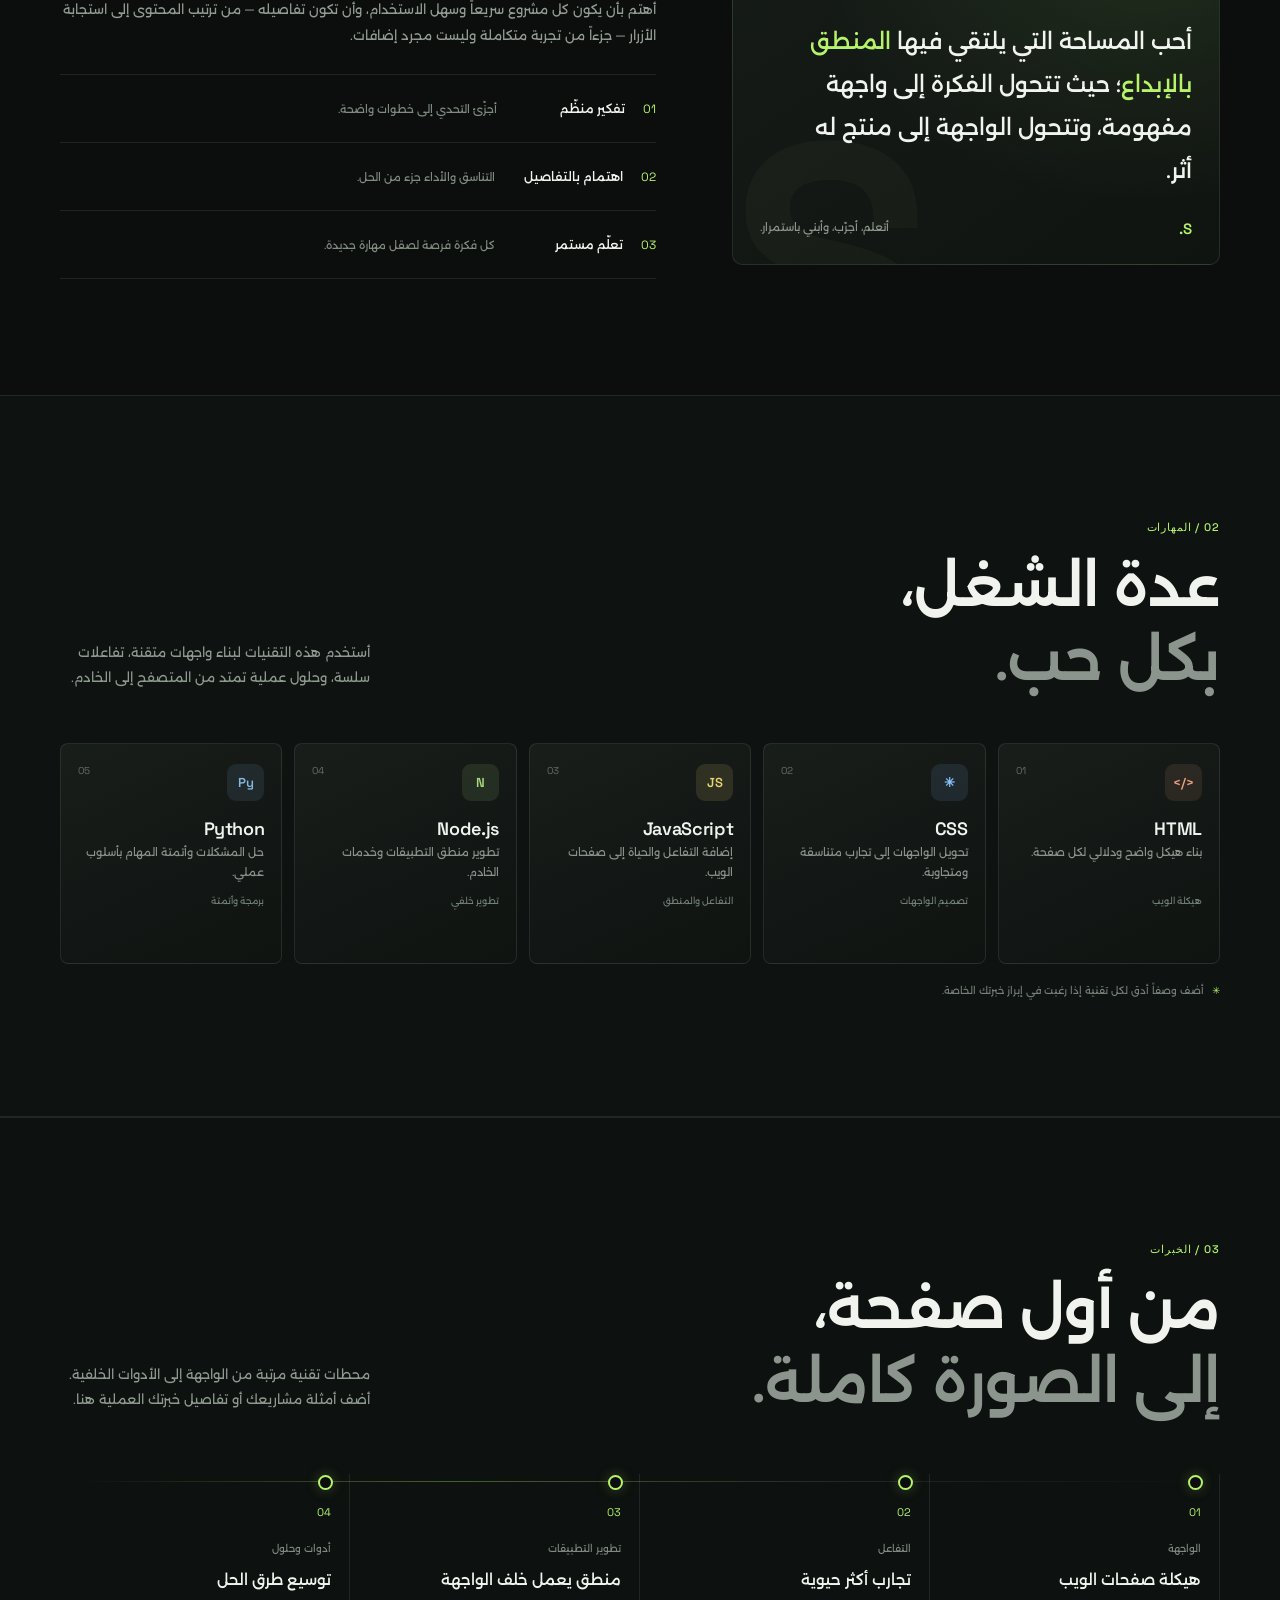
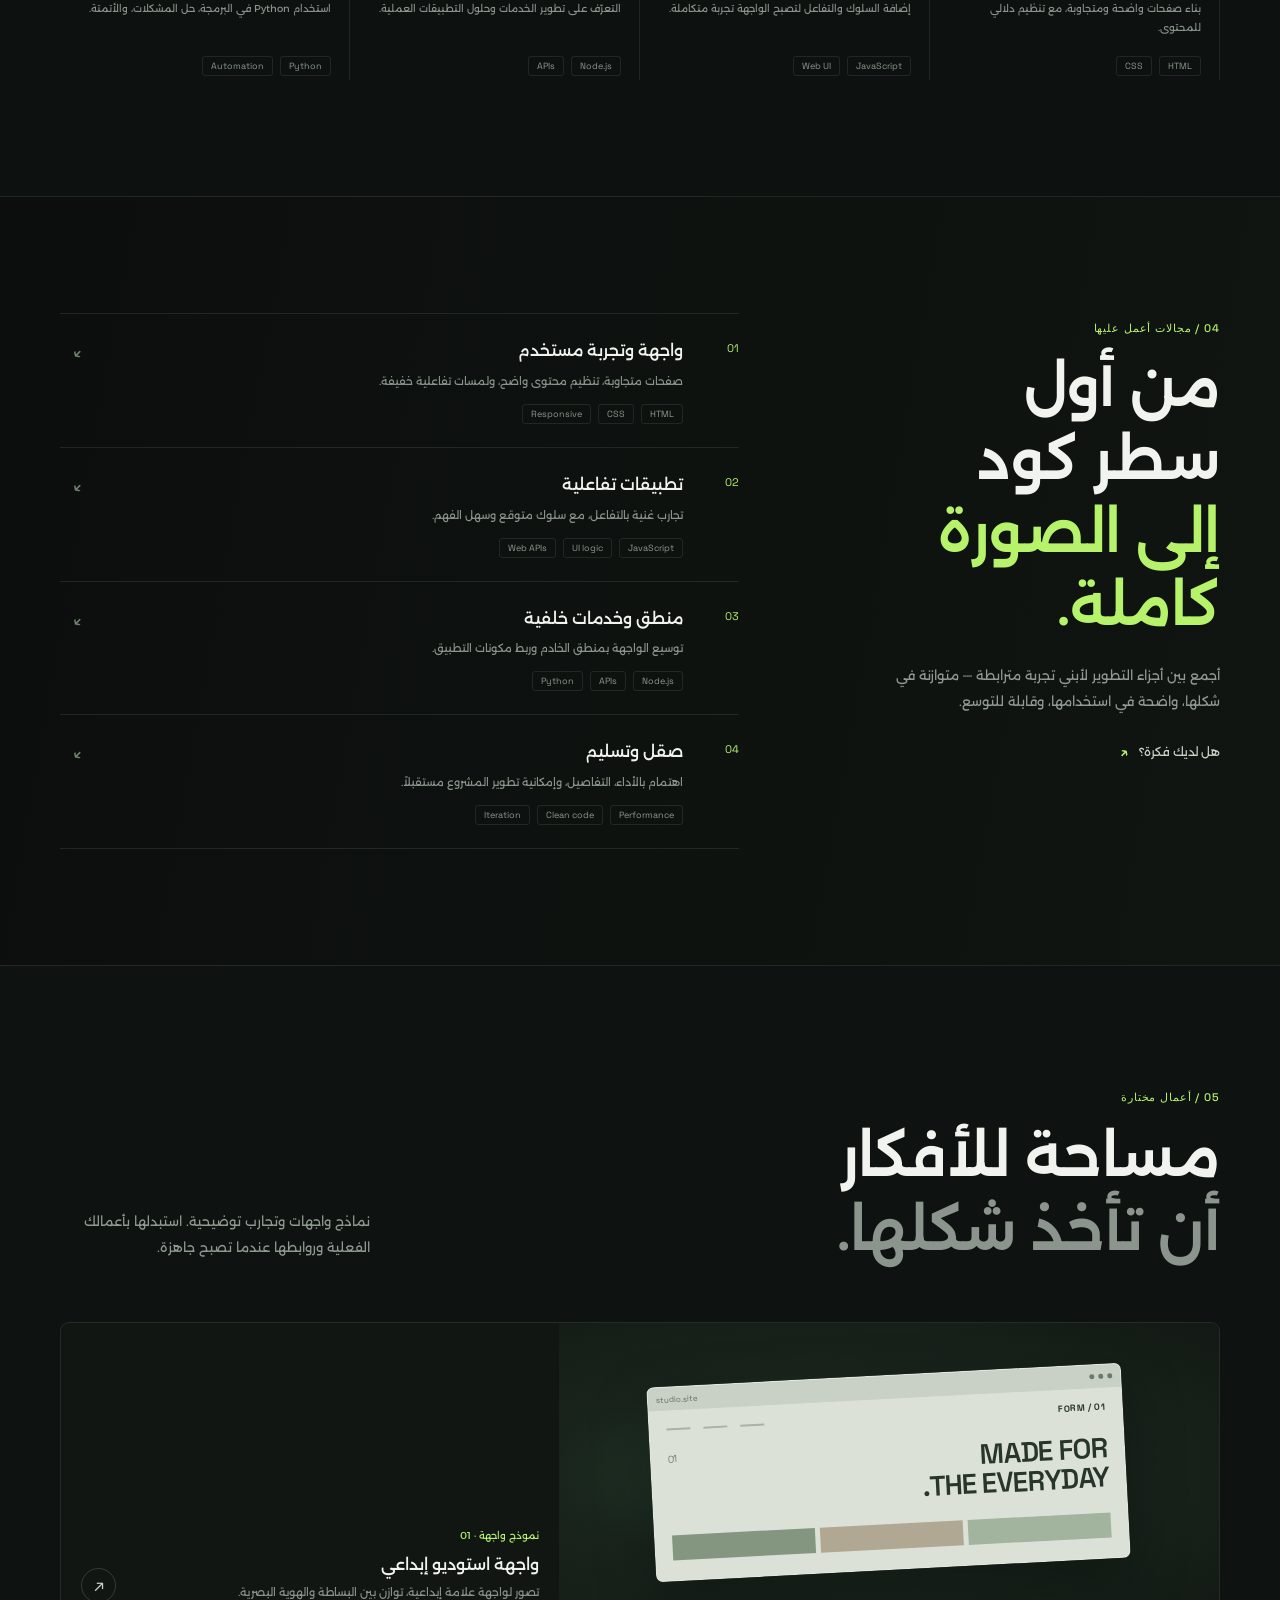
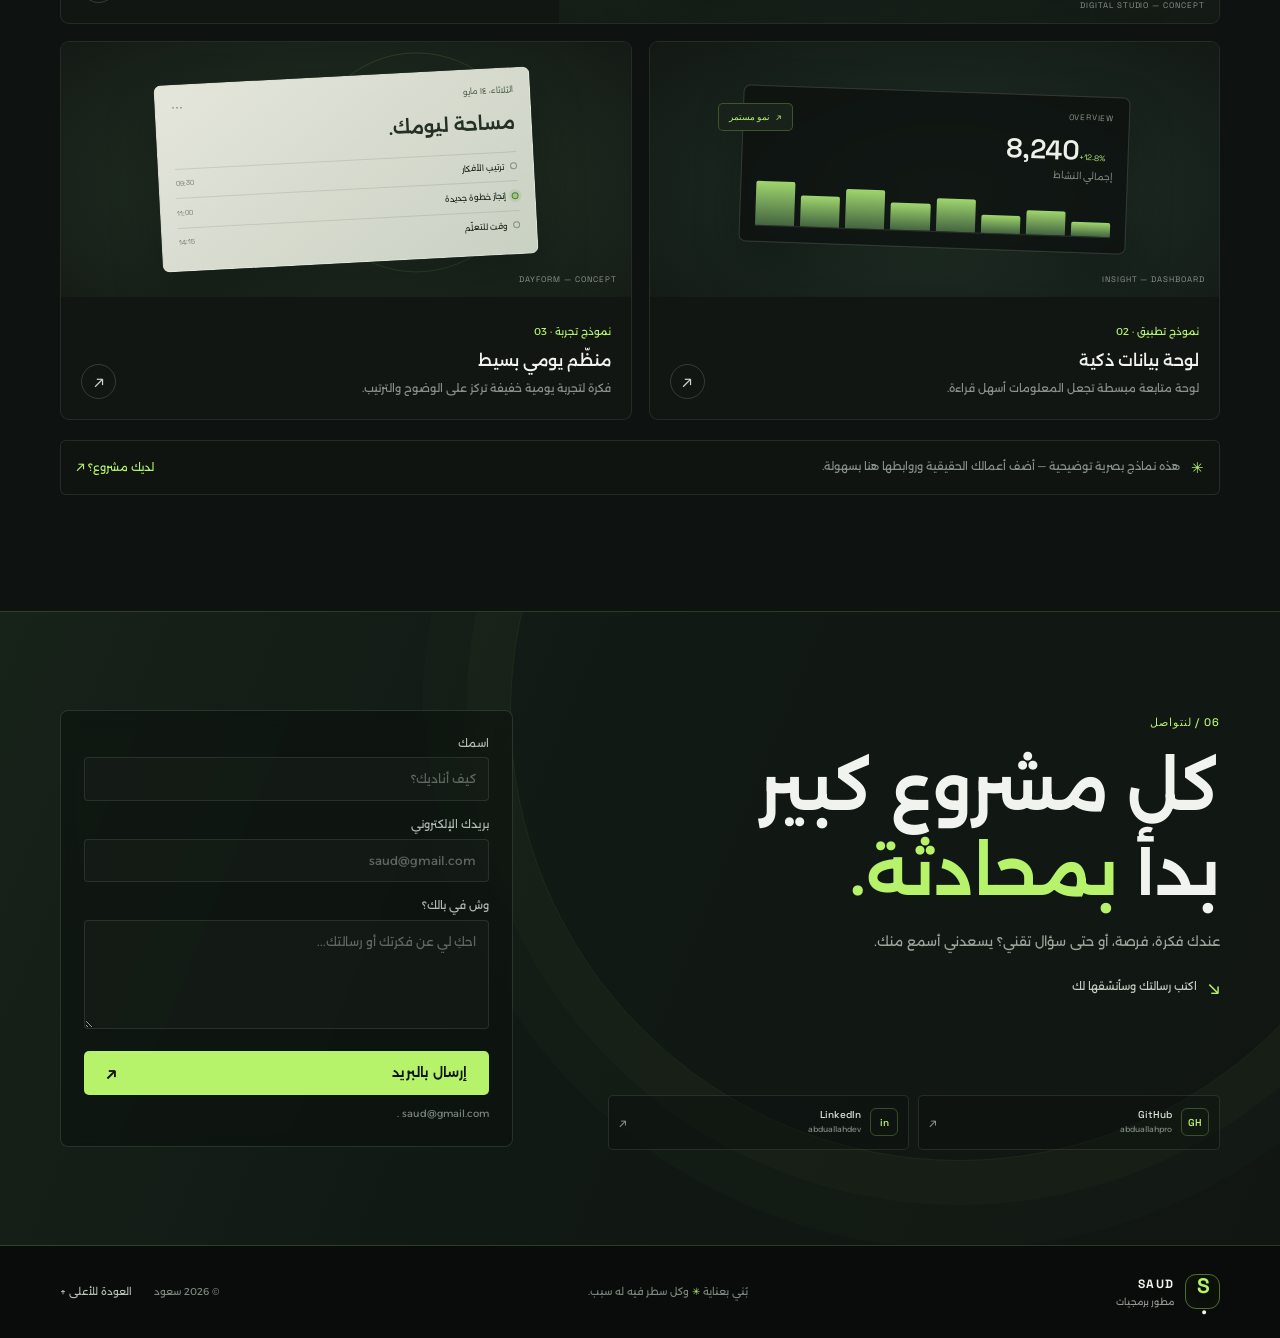
==== commit 7dc3277c: "Update index.html" ====
--- a/index.html
+++ b/index.html
@@ -206,8 +206,8 @@
       <div class="container contact-layout">
         <div class="contact-copy reveal"><span class="section-kicker">06 / لنتواصل</span><h2 id="contact-title">كل مشروع كبير<br>بدأ <span>بمحادثة.</span></h2><p>عندك فكرة، فرصة، أو حتى سؤال تقني؟ يسعدني أسمع منك.</p><div class="contact-direct"><span class="contact-direct__icon" aria-hidden="true">↘</span><span>اكتب رسالتك وسأنسّقها لك</span></div></div>
         <div class="contact-profiles" aria-label="حسابات مهنية قابلة للإضافة">
-          <div class="contact-profile"><span class="contact-profile__icon">GH</span><span><strong>GitHub</strong><small>أضف رابط حسابك هنا</small></span><span class="contact-profile__arrow" aria-hidden="true">↗</span></div>
-          <div class="contact-profile"><span class="contact-profile__icon">in</span><span><strong>LinkedIn</strong><small>أضف رابط حسابك هنا</small></span><span class="contact-profile__arrow" aria-hidden="true">↗</span></div>
+          <div class="contact-profile"><span class="contact-profile__icon">GH</span><span><strong>GitHub</strong><small>abduallahpro</small></span><span class="contact-profile__arrow" aria-hidden="true">↗</span></div>
+          <div class="contact-profile"><span class="contact-profile__icon">in</span><span><strong>LinkedIn</strong><small>abduallahdev</small></span><span class="contact-profile__arrow" aria-hidden="true">↗</span></div>
         </div>
         <form class="contact-form reveal" action="mailto:saud@example.com" method="post" enctype="text/plain">
           <label for="sender-name">اسمك</label><input id="sender-name" name="name" type="text" placeholder="كيف أناديك؟" autocomplete="name" required>
